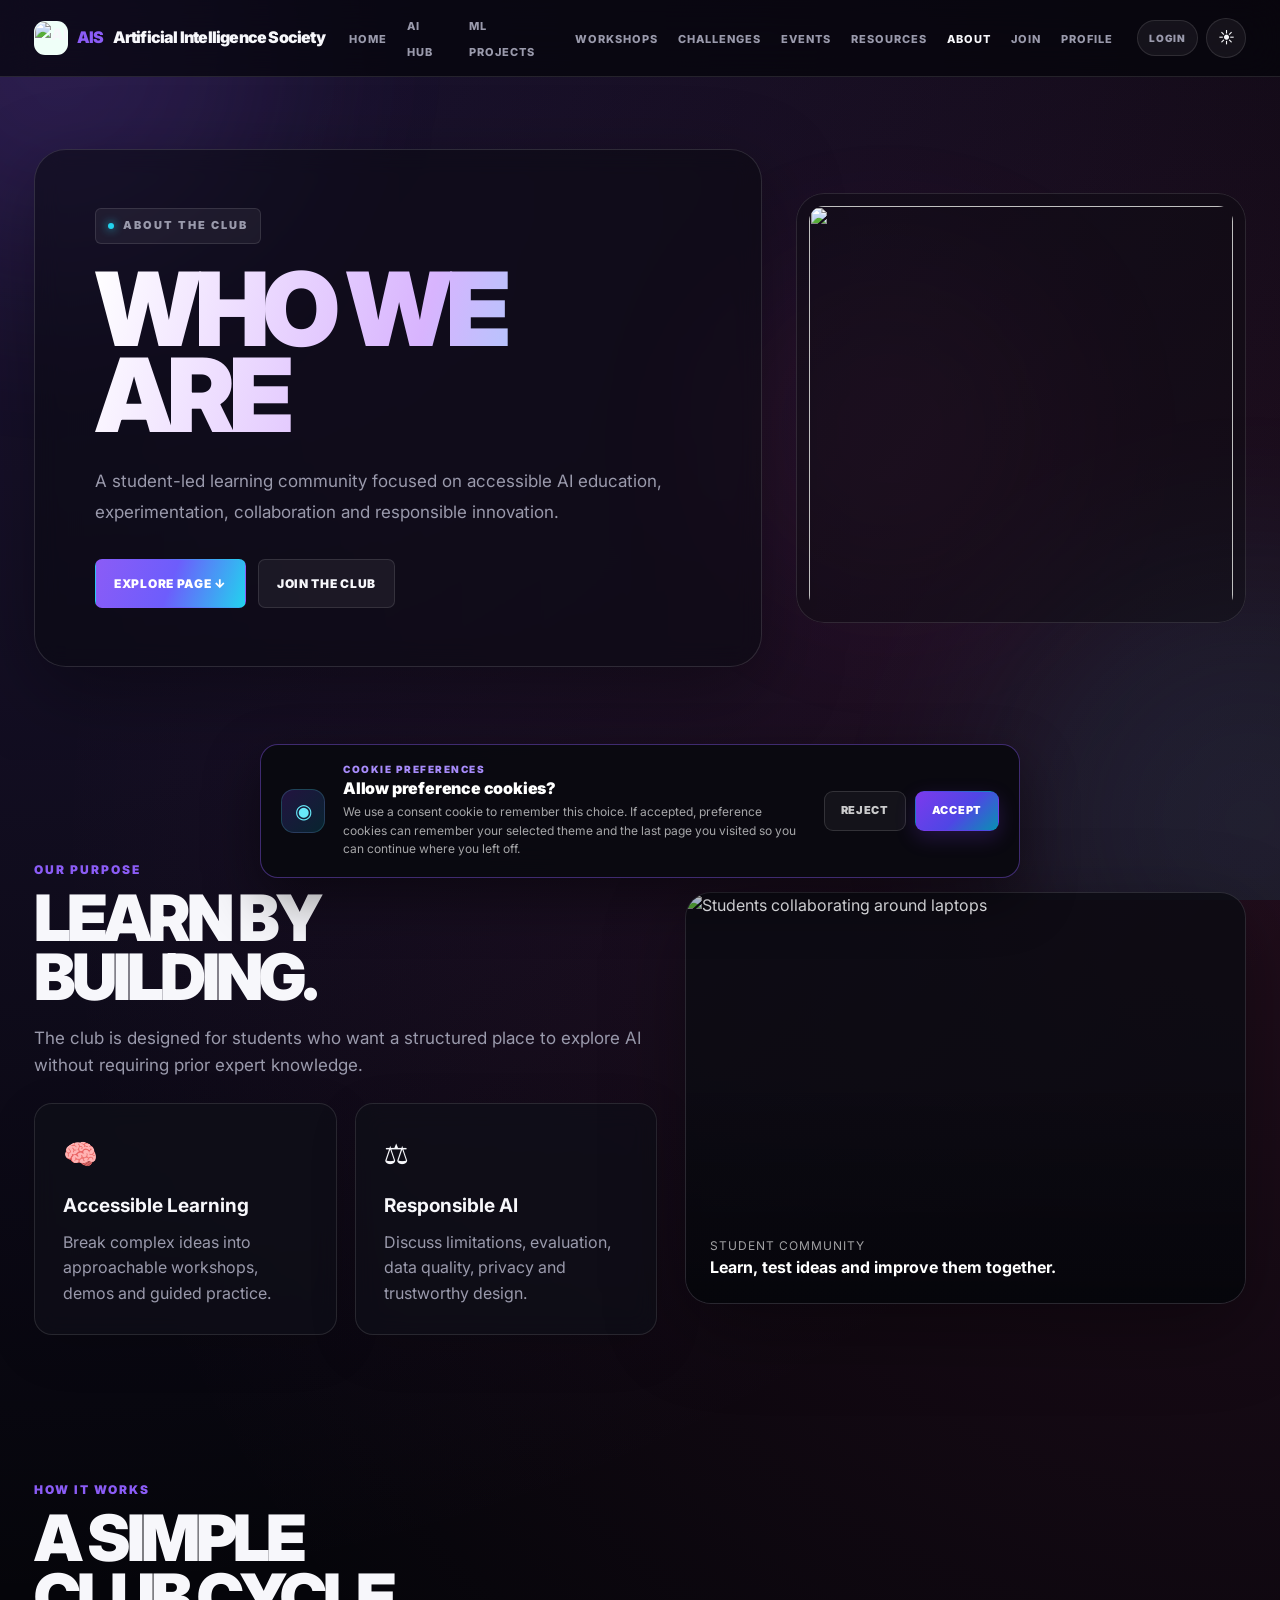
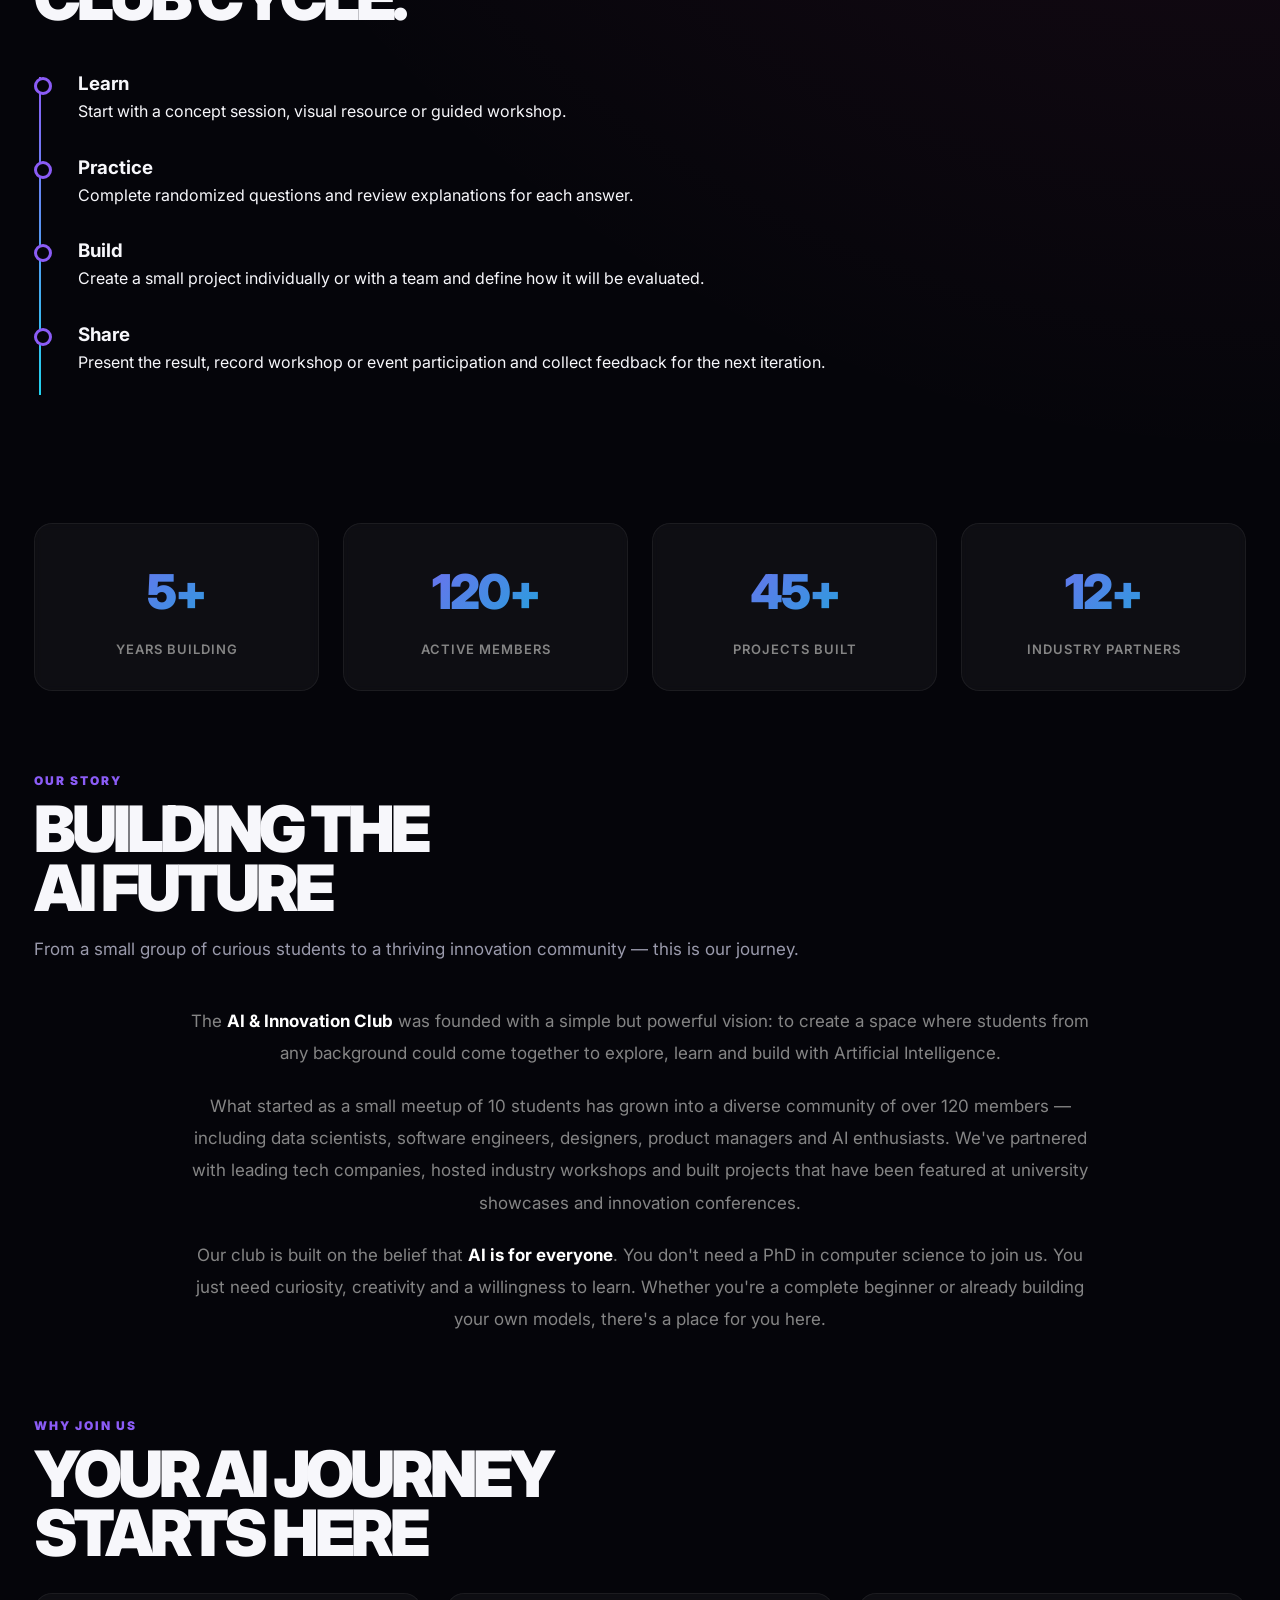
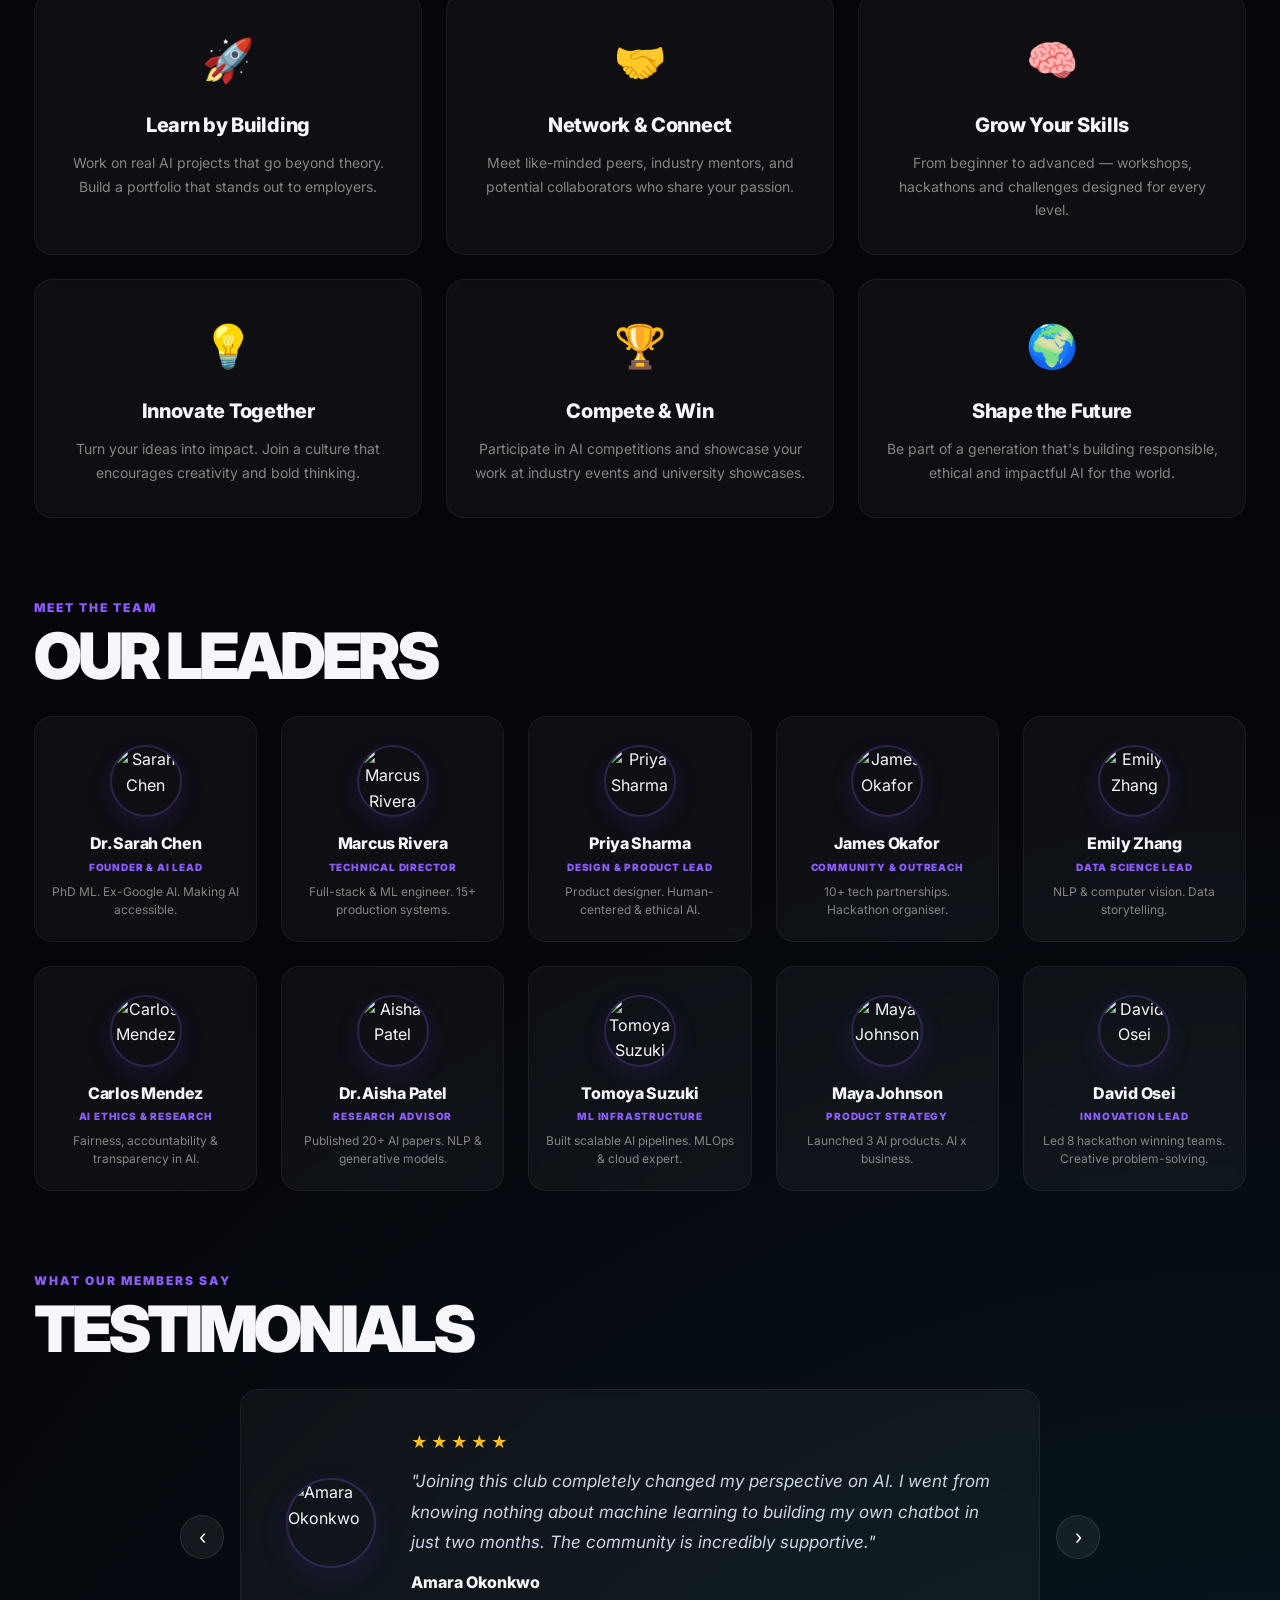
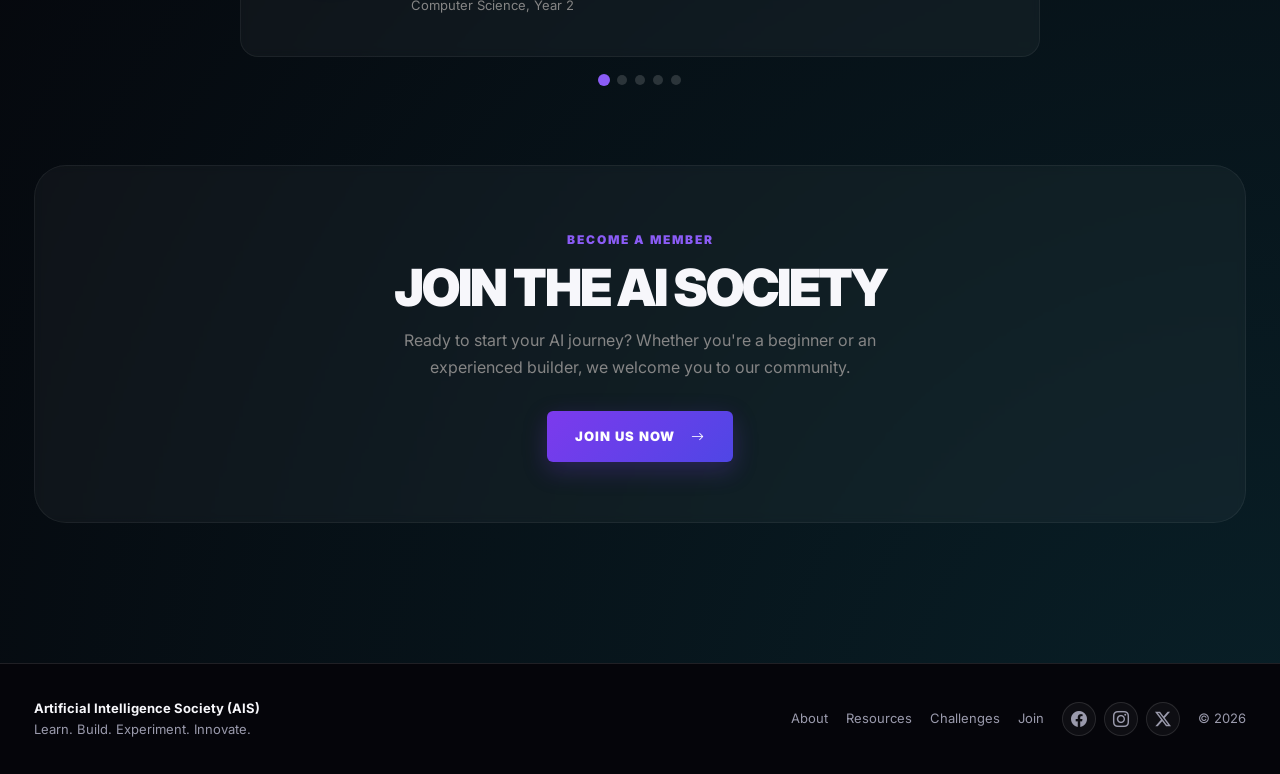
==== about.html @ f1d2583f "Add files via upload" ====
<!DOCTYPE html>
<html lang="en">
<head>
    <meta charset="UTF-8">
    <meta name="viewport" content="width=device-width, initial-scale=1.0">
    <link rel="icon" type="image/png" href="assets/images/ais-favicon.png">
    <title>About | Artificial Intelligence Society (AIS)</title>
    <meta name="description" content="Artificial Intelligence Society (AIS) student front-end website">
    <link rel="preconnect" href="https://fonts.googleapis.com">
    <link rel="preconnect" href="https://fonts.gstatic.com" crossorigin>
    <link href="https://fonts.googleapis.com/css2?family=Inter:wght@400;500;600;700;800;900&amp;display=swap" rel="stylesheet">
    <link rel="stylesheet" href="https://cdn.jsdelivr.net/npm/bootstrap-icons@1.11.3/font/bootstrap-icons.min.css">
    <link rel="stylesheet" href="css/about.css">
    <link rel="stylesheet" href="css/cookie-consent.css">
    <link rel="stylesheet" href="css/site-footer.css">
    <link rel="stylesheet" href="css/mobile.css">
</head>
<body>
    <div class="bg-orbs" aria-hidden="true">
        <span class="orb a"></span>
        <span class="orb b"></span>
        <span class="orb c"></span>
    </div>
    <nav class="navbar">
        <div class="nav-container">
            <a href="index.html" class="logo">
                <img class="logo-mascot" src="assets/images/ais-mascot-icon.png" alt="AIS mascot icon">
                <span>AIS</span> Artificial Intelligence Society
            </a>
            <ul class="nav-links">
                <li><a href="index.html">Home</a></li>
                <li><a href="ai.html">AI Hub</a></li>
                <li><a href="ml-projects.html">ML Projects</a></li>
                <li><a href="workshop.html">Workshops</a></li>
                <li><a href="challenges.html">Challenges</a></li>
                <li><a href="events.html">Events</a></li>
                <li><a href="resources.html">Resources</a></li>
                <li><a href="about.html" class="active">About</a></li>
                <li><a href="join.html">Join</a></li>
                <li><a href="profile.html">Profile</a></li>
            </ul>
            <div class="nav-actions">
                <button class="icon-btn" id="themeToggle" type="button" aria-label="Toggle theme">☀️</button>
                <button class="icon-btn menu-btn" id="menuToggle" type="button" aria-label="Open menu">☰</button>
            </div>
        </div>
    </nav>
    <div class="mobile-menu" id="mobileMenu">
        <a href="index.html">Home</a>
        <a href="ai.html">AI Hub</a>
        <a href="ml-projects.html">ML Projects</a>
        <a href="workshop.html">Workshops</a>
        <a href="challenges.html">Challenges</a>
        <a href="events.html">Events</a>
        <a href="resources.html">Resources</a>
        <a href="about.html">About</a>
        <a href="join.html">Join</a>
        <a href="profile.html">Profile</a>
    </div>

    <header class="hero">
        <video class="hero-video" autoplay muted loop playsinline aria-hidden="true">
            <source src="assets/video/about.mp4" type="video/mp4">
        </video>
        <div class="hero-inner">
            <div class="hero-card">
                <div class="eyebrow">ABOUT THE CLUB</div>
                <h1>WHO WE<br>ARE</h1>
                <p>A student-led learning community focused on accessible AI education, experimentation, collaboration and responsible innovation.</p>
                <div class="hero-actions">
                    <a class="btn btn-primary" href="#content">Explore Page ↓</a>
                    <a class="btn btn-secondary" href="join.html">Join the Club</a>
                </div>
            </div>
            <div class="hero-art" aria-hidden="true">
                <img src="assets/graphics/workshop-collab.svg" alt="">
            </div>
        </div>
    </header>

    <main id="content">
        
        <section class="section">
            <div class="media-split reveal">
                <div>
                    <div class="section-label">OUR PURPOSE</div>
                    <h2>Learn by<br>building.</h2>
                    <p class="lead-copy">The club is designed for students who want a structured place to explore AI without requiring prior expert knowledge.</p>
                    <div class="grid grid-2 about-inline-style-1">
                        <div class="card">
                            <div class="icon">🧠</div>
                            <h3>Accessible Learning</h3>
                            <p>Break complex ideas into approachable workshops, demos and guided practice.</p>
                        </div>
                        <div class="card">
                            <div class="icon">⚖️</div>
                            <h3>Responsible AI</h3>
                            <p>Discuss limitations, evaluation, data quality, privacy and trustworthy design.</p>
                        </div>
                    </div>
                </div>
                <figure class="media-card">
                    <img
                        src="https://images.unsplash.com/photo-1522071820081-009f0129c71c?auto=format&amp;fit=max&amp;w=1400&amp;q=85"
                        data-fallback="assets/graphics/workshop-collab.svg"
                        alt="Students collaborating around laptops"
                    >
                    <figcaption class="media-caption">
                        <div class="mini">STUDENT COMMUNITY</div>
                        <strong>Learn, test ideas and improve them together.</strong>
                    </figcaption>
                </figure>
            </div>
        </section>

        <section class="section compact">
            <div class="section-head reveal">
                <div class="section-label">HOW IT WORKS</div>
                <h2>A simple<br>club cycle.</h2>
            </div>
            <div class="timeline reveal">
                <div class="timeline-item"><h3>Learn</h3><p>Start with a concept session, visual resource or guided workshop.</p></div>
                <div class="timeline-item"><h3>Practice</h3><p>Complete randomized questions and review explanations for each answer.</p></div>
                <div class="timeline-item"><h3>Build</h3><p>Create a small project individually or with a team and define how it will be evaluated.</p></div>
                <div class="timeline-item"><h3>Share</h3><p>Present the result, record workshop or event participation and collect feedback for the next iteration.</p></div>
            </div>
        </section>

        <section class="section about-inline-style-2">
            
            <div class="stats-grid">
                <div class="stat-card"><div class="number">5+</div><div class="label">Years Building</div></div>
                <div class="stat-card"><div class="number">120+</div><div class="label">Active Members</div></div>
                <div class="stat-card"><div class="number">45+</div><div class="label">Projects Built</div></div>
                <div class="stat-card"><div class="number">12+</div><div class="label">Industry Partners</div></div>
            </div>

            <div class="section-head">
                <div class="section-label">OUR STORY</div>
                <h2>BUILDING THE<br>AI FUTURE</h2>
                <p>From a small group of curious students to a thriving innovation community — this is our journey.</p>
            </div>
            <div class="story-text">
                <p>The <strong>AI & Innovation Club</strong> was founded with a simple but powerful vision: to create a space where students from any background could come together to explore, learn and build with Artificial Intelligence.</p>
                <p>What started as a small meetup of 10 students has grown into a diverse community of over 120 members — including data scientists, software engineers, designers, product managers and AI enthusiasts. We've partnered with leading tech companies, hosted industry workshops and built projects that have been featured at university showcases and innovation conferences.</p>
                <p>Our club is built on the belief that <strong>AI is for everyone</strong>. You don't need a PhD in computer science to join us. You just need curiosity, creativity and a willingness to learn. Whether you're a complete beginner or already building your own models, there's a place for you here.</p>
            </div>

            <div class="section-head about-inline-style-3">
                <div class="section-label">WHY JOIN US</div>
                <h2>YOUR AI JOURNEY<br>STARTS HERE</h2>
            </div>
            <div class="why-join-grid">
                <div class="why-join-card"><span class="icon">🚀</span><h4>Learn by Building</h4><p>Work on real AI projects that go beyond theory. Build a portfolio that stands out to employers.</p></div>
                <div class="why-join-card"><span class="icon">🤝</span><h4>Network & Connect</h4><p>Meet like-minded peers, industry mentors, and potential collaborators who share your passion.</p></div>
                <div class="why-join-card"><span class="icon">🧠</span><h4>Grow Your Skills</h4><p>From beginner to advanced — workshops, hackathons and challenges designed for every level.</p></div>
                <div class="why-join-card"><span class="icon">💡</span><h4>Innovate Together</h4><p>Turn your ideas into impact. Join a culture that encourages creativity and bold thinking.</p></div>
                <div class="why-join-card"><span class="icon">🏆</span><h4>Compete & Win</h4><p>Participate in AI competitions and showcase your work at industry events and university showcases.</p></div>
                <div class="why-join-card"><span class="icon">🌍</span><h4>Shape the Future</h4><p>Be part of a generation that's building responsible, ethical and impactful AI for the world.</p></div>
            </div>

            <div class="section-head about-inline-style-4">
                <div class="section-label">MEET THE TEAM</div>
                <h2>OUR LEADERS</h2>
            </div>
            <div class="team-grid">
                <div class="team-card"><div class="team-avatar"><img src="https://randomuser.me/api/portraits/women/79.jpg" alt="Sarah Chen"></div><h4>Dr. Sarah Chen</h4><div class="role">Founder & AI Lead</div><div class="bio">PhD ML. Ex-Google AI. Making AI accessible.</div></div>
                <div class="team-card"><div class="team-avatar"><img src="https://randomuser.me/api/portraits/men/32.jpg" alt="Marcus Rivera"></div><h4>Marcus Rivera</h4><div class="role">Technical Director</div><div class="bio">Full-stack & ML engineer. 15+ production systems.</div></div>
                <div class="team-card"><div class="team-avatar"><img src="https://randomuser.me/api/portraits/women/68.jpg" alt="Priya Sharma"></div><h4>Priya Sharma</h4><div class="role">Design & Product Lead</div><div class="bio">Product designer. Human-centered & ethical AI.</div></div>
                <div class="team-card"><div class="team-avatar"><img src="https://randomuser.me/api/portraits/men/52.jpg" alt="James Okafor"></div><h4>James Okafor</h4><div class="role">Community & Outreach</div><div class="bio">10+ tech partnerships. Hackathon organiser.</div></div>
                <div class="team-card"><div class="team-avatar"><img src="https://randomuser.me/api/portraits/women/44.jpg" alt="Emily Zhang"></div><h4>Emily Zhang</h4><div class="role">Data Science Lead</div><div class="bio">NLP & computer vision. Data storytelling.</div></div>
                <div class="team-card"><div class="team-avatar"><img src="https://randomuser.me/api/portraits/men/86.jpg" alt="Carlos Mendez"></div><h4>Carlos Mendez</h4><div class="role">AI Ethics & Research</div><div class="bio">Fairness, accountability & transparency in AI.</div></div>
                <div class="team-card"><div class="team-avatar"><img src="https://randomuser.me/api/portraits/women/57.jpg" alt="Aisha Patel"></div><h4>Dr. Aisha Patel</h4><div class="role">Research Advisor</div><div class="bio">Published 20+ AI papers. NLP & generative models.</div></div>
                <div class="team-card"><div class="team-avatar"><img src="https://randomuser.me/api/portraits/men/42.jpg" alt="Tomoya Suzuki"></div><h4>Tomoya Suzuki</h4><div class="role">ML Infrastructure</div><div class="bio">Built scalable AI pipelines. MLOps & cloud expert.</div></div>
                <div class="team-card"><div class="team-avatar"><img src="https://randomuser.me/api/portraits/women/23.jpg" alt="Maya Johnson"></div><h4>Maya Johnson</h4><div class="role">Product Strategy</div><div class="bio">Launched 3 AI products. AI x business.</div></div>
                <div class="team-card"><div class="team-avatar"><img src="https://randomuser.me/api/portraits/men/17.jpg" alt="David Osei"></div><h4>David Osei</h4><div class="role">Innovation Lead</div><div class="bio">Led 8 hackathon winning teams. Creative problem-solving.</div></div>
            </div>

            <div class="section-head about-inline-style-5">
                <div class="section-label">WHAT OUR MEMBERS SAY</div>
                <h2>TESTIMONIALS</h2>
            </div>
            <div class="testimonial-wrapper">
                <button class="slider-btn prev" id="prevSlide" aria-label="Previous testimonial">‹</button>
                <button class="slider-btn next" id="nextSlide" aria-label="Next testimonial">›</button>
                <div class="testimonial-slider" id="testimonialSlider">
                    <div class="slide active">
                        <div class="slide-avatar"><img src="https://randomuser.me/api/portraits/women/45.jpg" alt="Amara Okonkwo"></div>
                        <div class="slide-content">
                            <div class="stars">★★★★★</div>
                            <div class="quote">"Joining this club completely changed my perspective on AI. I went from knowing nothing about machine learning to building my own chatbot in just two months. The community is incredibly supportive."</div>
                            <div class="author-name">Amara Okonkwo</div>
                            <div class="author-role">Computer Science, Year 2</div>
                        </div>
                    </div>
                    <div class="slide">
                        <div class="slide-avatar"><img src="https://randomuser.me/api/portraits/men/22.jpg" alt="David Kim"></div>
                        <div class="slide-content">
                            <div class="stars">★★★★★</div>
                            <div class="quote">"The workshops and mentorship I received here helped me land an internship at a top AI startup. The projects we built together gave me real-world experience I could talk about in interviews."</div>
                            <div class="author-name">David Kim</div>
                            <div class="author-role">Data Science, Year 3</div>
                        </div>
                    </div>
                    <div class="slide">
                        <div class="slide-avatar"><img src="https://randomuser.me/api/portraits/women/63.jpg" alt="Sophie Taylor"></div>
                        <div class="slide-content">
                            <div class="stars">★★★★★</div>
                            <div class="quote">"I'm not a CS major, but this club made AI feel approachable. I've learned so much about prompt engineering and creative AI applications. It's truly a space for everyone."</div>
                            <div class="author-name">Sophie Taylor</div>
                            <div class="author-role">Design & Media, Year 2</div>
                        </div>
                    </div>
                    <div class="slide">
                        <div class="slide-avatar"><img src="https://randomuser.me/api/portraits/men/65.jpg" alt="Alex Rivera"></div>
                        <div class="slide-content">
                            <div class="stars">★★★★★</div>
                            <div class="quote">"The hackathons organised by the club pushed me to think creatively and work under pressure. I built my first AI-powered web app here — now I'm building them for a living."</div>
                            <div class="author-name">Alex Rivera</div>
                            <div class="author-role">Software Engineering, Year 4</div>
                        </div>
                    </div>
                    <div class="slide">
                        <div class="slide-avatar"><img src="https://randomuser.me/api/portraits/women/12.jpg" alt="Naomi Chen"></div>
                        <div class="slide-content">
                            <div class="stars">★★★★★</div>
                            <div class="quote">"The AI Ethics discussions opened my eyes to the responsibility we have as builders. This club doesn't just teach you how to build AI — it teaches you how to build it responsibly."</div>
                            <div class="author-name">Dr. Naomi Chen</div>
                            <div class="author-role">AI Ethics Researcher</div>
                        </div>
                    </div>
                </div>
                <div class="slider-dots" id="sliderDots">
                    <span class="active" data-index="0"></span>
                    <span data-index="1"></span>
                    <span data-index="2"></span>
                    <span data-index="3"></span>
                    <span data-index="4"></span>
                </div>
            </div>

            <div class="join-cta">
                <div>
                    <span>BECOME A MEMBER</span>
                    <h2>Join the AI Society</h2>
                    <p>Ready to start your AI journey? Whether you're a beginner or an experienced builder, we welcome you to our community.</p>
                    <a href="join.html">Join Us Now <i class="bi bi-arrow-right"></i></a>
                </div>
            </div>
        </section>
    </main>
    <footer class="footer site-footer">
        <div class="footer-inner">
            <div>
                <strong>Artificial Intelligence Society (AIS)</strong><br>
                <span>Learn. Build. Experiment. Innovate.</span>
            </div>
            <div class="footer-links">
                <a href="about.html">About</a>
                <a href="resources.html">Resources</a>
                <a href="challenges.html">Challenges</a>
                <a href="join.html">Join</a>
                <div class="social-links" aria-label="Social media links">
                    <a class="social-link" href="https://www.facebook.com/profile.php?id=61593624269321" target="_blank" rel="noopener noreferrer" aria-label="Facebook" title="Facebook"><i class="bi bi-facebook" aria-hidden="true"></i></a>
                    <a class="social-link" href="https://www.instagram.com/aiswastaken" target="_blank" rel="noopener noreferrer" aria-label="Instagram" title="Instagram"><i class="bi bi-instagram" aria-hidden="true"></i></a>
                    <a class="social-link" href="https://x.com/aiswastaken" target="_blank" rel="noopener noreferrer" aria-label="X" title="X"><i class="bi bi-twitter-x" aria-hidden="true"></i></a>
                </div>
                <span>© <span data-year></span></span>
            </div>
        </div>
    </footer>
    <script src="js/main.js"></script>
    <script src="js/about.js"></script>
    <script src="js/cookie-consent.js"></script>
    <script src="js/site-footer.js"></script>
</body>
</html>
---- css/about.css ----
:root {
            --bg: #05050a;
            --surface: rgba(15, 15, 24, 0.76);
--surface-soft: rgba(255, 255, 255, 0.055);
            --text: #f7f7fb;
            --muted: #9a9aac;
            --line: rgba(255, 255, 255, 0.11);
            --purple: #8b5cf6;
--cyan: #22d3ee;
            --cyan-light: #67e8f9;
--danger: #fb7185;
--shadow: 0 24px 80px rgba(0, 0, 0, 0.35);
        }

        * {
            box-sizing: border-box;
            margin: 0;
            padding: 0;
        }

        html {
            scroll-behavior: smooth;
        }

        body {
            min-height: 100vh;
            overflow-x: hidden;
            font-family: "Inter", system-ui, -apple-system, BlinkMacSystemFont, "Segoe UI", sans-serif;
            line-height: 1.6;
            color: var(--text);
            background:
                radial-gradient(circle at 0 0, rgba(139, 92, 246, 0.18), transparent 28%),
                radial-gradient(circle at 100% 15%, rgba(236, 72, 153, 0.12), transparent 25%),
                radial-gradient(circle at 100% 100%, rgba(34, 211, 238, 0.13), transparent 30%),
                var(--bg);
            transition: background 0.3s ease, color 0.3s ease;
        }

        body.light-mode {
            --bg: #eef1f6;
            --surface: rgba(255, 255, 255, 0.78);
--surface-soft: rgba(0, 0, 0, 0.04);
            --text: #111827;
            --muted: #5f6774;
            --line: rgba(0, 0, 0, 0.1);
            --shadow: 0 24px 80px rgba(31, 41, 55, 0.12);
        }

        body.light-mode .bg-orbs .orb.a { background: rgba(139, 92, 246, 0.15); }
        body.light-mode .bg-orbs .orb.b { background: rgba(34, 211, 238, 0.12); }
        body.light-mode .bg-orbs .orb.c { background: rgba(236, 72, 153, 0.1); }
        body.light-mode .navbar { background: rgba(238, 241, 246, 0.86); border-bottom: 1px solid rgba(0, 0, 0, 0.08); }
        
        body.light-mode .hero-card { border-color: rgba(0, 0, 0, 0.09); background: rgba(255, 255, 255, 0.7); }
        body.light-mode .hero h1 { background: linear-gradient(105deg, #111827, #7c3aed, #0891b2, #111827); -webkit-background-clip: text; background-clip: text; color: transparent; }
        body.light-mode .btn-secondary { border-color: rgba(0, 0, 0, 0.15); color: #111827; background: rgba(255, 255, 255, 0.5); }
        body.light-mode .btn-secondary:hover { border-color: rgba(34, 211, 238, 0.5); }
        body.light-mode .card { background: var(--surface); border-color: rgba(0, 0, 0, 0.08); }
        body.light-mode .card h3 { color: #111827; }
        body.light-mode .card p { color: #475569; }
        body.light-mode .card .icon { color: #111827; }
        body.light-mode .mini { color: #64748b; }
        body.light-mode .section-label { color: #7c3aed; }
        body.light-mode .section h2 { color: #111827; }
        body.light-mode .section-head p { color: #475569; }
        body.light-mode .lead-copy { color: #475569; }
        
        
        body.light-mode .media-card { border-color: rgba(0, 0, 0, 0.08); background: rgba(255, 255, 255, 0.5); }
        body.light-mode .media-card img { background: rgba(255, 255, 255, 0.45); }
        body.light-mode .media-card::after { background: linear-gradient(180deg, transparent 45%, rgba(0, 0, 0, 0.45)); }
        body.light-mode .media-caption { color: #ffffff; }
        body.light-mode .media-caption .mini { color: rgba(255, 255, 255, 0.7); }
        body.light-mode .media-caption strong { color: #ffffff; }
        body.light-mode .mobile-menu.open { background: rgba(238, 241, 246, 0.98); border-bottom: 1px solid rgba(0, 0, 0, 0.08); }
        body.light-mode .mobile-menu a { color: #475569; }
        body.light-mode .mobile-menu a:hover { color: #111827; }

        body.light-mode .timeline::before { background: linear-gradient(#7c3aed, #0891b2); }
        body.light-mode .timeline-item::before { border-color: #7c3aed; background: #eef1f6; }

        body.light-mode .question { color: #111827; }

        body.light-mode .footer { border-top-color: rgba(0, 0, 0, 0.08); color: #64748b; }
        body.light-mode .footer strong { color: #111827; }
        body.light-mode .footer-links a:hover { color: #111827; }
        body.light-mode .logo-mascot { border-color: rgba(0, 0, 0, 0.08); }
        body.light-mode .icon-btn { border-color: rgba(0, 0, 0, 0.1); color: #111827; background: rgba(0, 0, 0, 0.04); }
        body.light-mode .icon-btn:hover { border-color: rgba(139, 92, 246, 0.5); }
        body.light-mode .nav-links a { color: #64748b; }
        body.light-mode .nav-links a:hover, body.light-mode .nav-links a.active { color: #111827; }
        body.light-mode .member-status { border-color: rgba(0, 0, 0, 0.08); color: #64748b; background: rgba(0, 0, 0, 0.03); }
        body.light-mode .member-status:hover { color: #111827; border-color: rgba(139, 92, 246, 0.5); }
        body.light-mode .hero-art img { background: rgba(255, 255, 255, 0.55); border-color: rgba(0, 0, 0, 0.08); }

        a { color: inherit; text-decoration: none; }
        img, video, iframe { display: block; max-width: 100%; }
        button, input, select, textarea { font: inherit; }
        button { border: 0; }

        .bg-orbs { position: fixed; inset: 0; z-index: -3; overflow: hidden; pointer-events: none; }
        .orb { position: absolute; border-radius: 50%; filter: blur(100px); opacity: 0.45; animation: drift 16s ease-in-out infinite alternate; }
        .orb.a { top: -160px; left: -160px; width: 440px; height: 440px; background: rgba(139, 92, 246, 0.32); }
        .orb.b { right: -230px; bottom: -180px; width: 520px; height: 520px; background: rgba(34, 211, 238, 0.2); animation-delay: -5s; }
        .orb.c { top: 30%; right: 18%; width: 320px; height: 320px; background: rgba(236, 72, 153, 0.16); animation-delay: -9s; }
        @keyframes drift { to { transform: translate3d(45px, 35px, 0) scale(1.08); } }

        .navbar { position: fixed; top: 0; left: 0; z-index: 1000; width: 100%; border-bottom: 1px solid var(--line); background: rgba(5, 5, 10, 0.72); backdrop-filter: blur(18px); -webkit-backdrop-filter: blur(18px); }
        .nav-container { display: flex; align-items: center; gap: 24px; max-width: 1380px; min-height: 76px; margin: auto; padding: 0 34px; }
        .logo { display: inline-flex; align-items: center; gap: 9px; flex: 0 0 auto; font-weight: 900; letter-spacing: -0.8px; white-space: nowrap; }
        .logo span { color: var(--purple); }
        .logo-mascot { width: 34px; height: 34px; flex: 0 0 auto; border: 1px solid var(--line); border-radius: 11px; object-fit: cover; object-position: center; background: #effff8; }
        .nav-links { display: flex; align-items: center; gap: 20px; margin-left: auto; list-style: none; }
        .nav-links a { color: var(--muted); font-size: 11px; font-weight: 800; letter-spacing: 1px; text-transform: uppercase; transition: color 0.2s ease; }
        .nav-links a:hover, .nav-links a.active { color: var(--text); }
        .nav-actions { display: flex; align-items: center; gap: 8px; }
        .member-status { display: inline-flex; align-items: center; min-height: 36px; padding: 0 11px; border: 1px solid var(--line); border-radius: 999px; background: var(--surface-soft); color: var(--muted); font-size: 10px; font-weight: 900; letter-spacing: 0.8px; text-transform: uppercase; transition: 0.2s ease; }
        .member-status:hover { color: var(--text); border-color: rgba(139, 92, 246, 0.55); }
        .icon-btn { display: grid; width: 40px; height: 40px; place-items: center; border: 1px solid var(--line); border-radius: 50%; color: var(--text); background: var(--surface-soft); cursor: pointer; transition: transform 0.2s ease, border-color 0.2s ease; }
        .icon-btn:hover { transform: translateY(-2px); border-color: rgba(139, 92, 246, 0.6); }
        .menu-btn, .mobile-menu { display: none; }

        .hero { position: relative; display: flex; align-items: center; min-height: 760px; overflow: hidden; padding: 125px 34px 70px; isolation: isolate; }
        .hero-video { position: absolute; inset: 0; z-index: -3; width: 100%; height: 100%; object-fit: cover; opacity: 0.72; }
        
        .hero-inner { display: grid; grid-template-columns: minmax(0, 1.05fr) minmax(300px, 0.65fr); align-items: center; gap: 34px; width: 100%; max-width: 1380px; margin: auto; }
        .hero-card { width: min(860px, 100%); padding: 58px 60px; border: 1px solid rgba(255, 255, 255, 0.13); border-radius: 32px; background: rgba(10, 10, 17, 0.56); box-shadow: var(--shadow); backdrop-filter: blur(12px); -webkit-backdrop-filter: blur(12px); animation: heroIn 0.75s ease both; }
        @keyframes heroIn { from { opacity: 0; transform: translateY(24px) scale(0.985); } to { opacity: 1; transform: none; } }
        .eyebrow { display: inline-flex; align-items: center; gap: 9px; margin-bottom: 22px; padding: 8px 12px; border: 1px solid var(--line); border-radius: 6px; color: var(--muted); background: var(--surface-soft); font-size: 11px; font-weight: 900; letter-spacing: 2px; text-transform: uppercase; }
        .eyebrow::before { width: 6px; height: 6px; border-radius: 50%; background: var(--cyan); box-shadow: 0 0 10px var(--cyan); content: ""; animation: pulse 2s ease-in-out infinite; }
        @keyframes pulse { 50% { opacity: 0.35; transform: scale(0.75); } }
        .hero h1 { margin-bottom: 28px; font-size: clamp(56px, 8vw, 108px); font-weight: 900; line-height: 0.84; letter-spacing: -6px; text-transform: uppercase; background: linear-gradient(105deg, #ffffff 0%, #d8b4fe 25%, #67e8f9 48%, #ffffff 68%, #a78bfa 100%); background-size: 220% 100%; -webkit-background-clip: text; background-clip: text; color: transparent; animation: flow 10s ease-in-out infinite; }
        @keyframes flow { 50% { background-position: 100% 50%; } }
        .hero p { max-width: 650px; margin-bottom: 30px; color: var(--muted); font-size: 17px; line-height: 1.85; }
        .hero-actions { display: flex; flex-wrap: wrap; gap: 12px; }
        .hero-art { position: relative; min-height: 430px; overflow: hidden; border-radius: 28px; background: rgba(255, 255, 255, 0.025); animation: floatArt 6s ease-in-out infinite; }
        @keyframes floatArt { 50% { transform: translateY(-10px) rotate(0.4deg); } }
        .hero-art img { width: 100%; height: 430px; padding: 12px; object-fit: contain; object-position: center; border: 1px solid var(--line); border-radius: 28px; background: rgba(5, 5, 10, 0.42); box-shadow: var(--shadow); transition: transform 0.28s ease; }
        .hero-art:hover img { transform: scale(1.035); }

        .btn { display: inline-flex; align-items: center; justify-content: center; gap: 10px; padding: 14px 18px; border: 1px solid transparent; border-radius: 7px; font-size: 12px; font-weight: 900; letter-spacing: 0.7px; text-transform: uppercase; cursor: pointer; transition: transform 0.22s ease, box-shadow 0.22s ease, border-color 0.22s ease; }
        .btn-primary { color: #ffffff; background: linear-gradient(110deg, var(--purple), #6d5dfc, var(--cyan)); }
        .btn-primary:hover { transform: translateY(-3px); box-shadow: 0 14px 32px rgba(139, 92, 246, 0.22); }
        .btn-secondary { border-color: var(--line); color: var(--text); background: var(--surface-soft); }
        .btn-secondary:hover { transform: translateY(-2px); border-color: rgba(34, 211, 238, 0.55); }
        

        .section { position: relative; max-width: 1380px; margin: auto; padding: 100px 34px; }
        .section.compact { padding-top: 45px; }
        .section-head { max-width: 800px; margin-bottom: 42px; }
        .section-label { margin-bottom: 10px; color: var(--purple); font-size: 12px; font-weight: 900; letter-spacing: 2px; text-transform: uppercase; }
        .section h2 { margin-bottom: 18px; font-size: clamp(42px, 5vw, 72px); font-weight: 900; line-height: 0.92; letter-spacing: -4px; text-transform: uppercase; }
        .section-head p, .lead-copy { color: var(--muted); font-size: 17px; }
        .grid { display: grid; gap: 18px; }
        .grid-2 { grid-template-columns: repeat(2, minmax(0, 1fr)); }
        
        
        .card { position: relative; overflow: hidden; padding: 28px; border: 1px solid var(--line); border-radius: 18px; background: var(--surface); box-shadow: 0 14px 50px rgba(0, 0, 0, 0.12); backdrop-filter: blur(12px); -webkit-backdrop-filter: blur(12px); transition: transform 0.25s ease, border-color 0.25s ease, box-shadow 0.25s ease; }
        .card:hover { transform: translateY(-6px); border-color: rgba(139, 92, 246, 0.4); box-shadow: 0 22px 60px rgba(0, 0, 0, 0.18); }
        .card .icon { margin-bottom: 14px; font-size: 28px; }
        .card h3 { margin-bottom: 8px; font-size: 19px; }
        .card p { color: var(--muted); }
        .mini { color: var(--muted); font-size: 12px; letter-spacing: 1px; text-transform: uppercase; }

        .reveal { opacity: 0; transform: translateY(26px); transition: opacity 0.65s ease, transform 0.65s ease; }
        .reveal.visible { opacity: 1; transform: none; }

        .progress { height: 8px; overflow: hidden; border-radius: 999px; background: var(--surface-soft); }
        .progress > span { display: block; width: 0; height: 100%; border-radius: inherit; background: linear-gradient(90deg, var(--purple), var(--cyan)); transition: width 0.5s ease; }
        .media-split { display: grid; grid-template-columns: minmax(0, 1fr) minmax(320px, 0.9fr); align-items: center; gap: 28px; }
        .media-card { position: relative; overflow: hidden; min-height: 410px; border: 1px solid var(--line); border-radius: 26px; background: var(--surface); box-shadow: var(--shadow); display: grid; place-items: center; }
        .media-card img { width: 100%; height: 410px; min-height: 0; object-fit: contain; object-position: center; background: rgba(5, 5, 10, 0.28); transition: transform 0.28s ease; }
        .media-card:hover img { transform: scale(1.035); }
        .media-card::after { position: absolute; inset: 0; background: linear-gradient(180deg, transparent 45%, rgba(5, 5, 10, 0.82)); content: ""; pointer-events: none; }
        .media-caption { position: absolute; right: 24px; bottom: 22px; left: 24px; z-index: 2; color: #ffffff; }
        .media-caption .mini { color: rgba(255, 255, 255, 0.62); }
        .timeline { position: relative; padding-left: 22px; }
        .timeline::before { position: absolute; top: 8px; bottom: 8px; left: 5px; width: 2px; background: linear-gradient(var(--purple), var(--cyan)); content: ""; }
        .timeline-item { position: relative; padding: 0 0 28px 22px; }
        .timeline-item::before { position: absolute; top: 8px; left: -22px; width: 12px; height: 12px; border: 3px solid var(--purple); border-radius: 50%; background: var(--bg); content: ""; }
        .footer { padding: 34px; border-top: 1px solid var(--line); color: var(--muted); font-size: 13px; }
        .footer-inner { display: flex; align-items: center; justify-content: space-between; gap: 20px; max-width: 1380px; margin: auto; }
        .footer-links { display: flex; flex-wrap: wrap; gap: 18px; }
        .footer-links a:hover { color: var(--text); }

        .footer-links .social-links { display: inline-flex; align-items: center; gap: 8px; }
        .footer-links .social-link { width: 34px; height: 34px; display: inline-flex; align-items: center; justify-content: center; border-radius: 50%; border: 1px solid var(--line); background: rgba(255,255,255,.04); color: var(--muted); font-size: 16px; transition: transform .2s ease, color .2s ease, border-color .2s ease, background .2s ease; }
        .footer-links .social-link:hover { transform: translateY(-2px); color: var(--text); border-color: rgba(139,92,246,.45); background: rgba(139,92,246,.10); }
        body.light-mode .footer-links .social-link { background: rgba(255,255,255,.72); border-color: rgba(15,23,42,.12); color: #64748b; }
        body.light-mode .footer-links .social-link:hover { color: #111827; border-color: rgba(124,58,237,.35); background: rgba(124,58,237,.08); }

        .stats-grid { display: grid; grid-template-columns: repeat(4, 1fr); gap: 24px; margin-bottom: 80px; }
        .stat-card { padding: 30px 20px; border-radius: 18px; text-align: center; background: rgba(255, 255, 255, 0.04); border: 1px solid rgba(255, 255, 255, 0.06); transition: transform .35s ease, border-color .35s, background .35s; backdrop-filter: blur(4px); }
        .stat-card:hover { transform: translateY(-5px); border-color: rgba(167, 139, 250, 0.30); background: rgba(255, 255, 255, 0.06); box-shadow: 0 12px 40px rgba(124, 58, 237, 0.05); }
        body.light-mode .stat-card { background: rgba(255, 255, 255, 0.65); border-color: rgba(0, 0, 0, 0.05); box-shadow: 0 4px 20px rgba(0, 0, 0, 0.02); }
        body.light-mode .stat-card:hover { background: rgba(255, 255, 255, 0.80); border-color: rgba(124, 58, 237, 0.20); box-shadow: 0 8px 30px rgba(124, 58, 237, 0.05); }
        .stat-card .number { font-size: 48px; font-weight: 900; letter-spacing: -2px; background: linear-gradient(135deg, #8b5cf6, #06b6d4); -webkit-background-clip: text; background-clip: text; -webkit-text-fill-color: transparent; }
        .stat-card .label { margin-top: 8px; color: #858585; font-size: 13px; font-weight: 600; text-transform: uppercase; letter-spacing: 1px; }
        body.light-mode .stat-card .label { color: #5a6473; }
        .story-text { max-width: 900px; margin: 0 auto 80px; text-align: center; }
        .story-text p { color: #858585; font-size: 17px; line-height: 1.9; margin-bottom: 20px; }
        body.light-mode .story-text p { color: #5a6473; }
        .story-text strong { color: #ffffff; }
        body.light-mode .story-text strong { color: #1a1a1a; }
        .why-join-grid { display: grid; grid-template-columns: repeat(3, 1fr); gap: 24px; margin-bottom: 80px; }
        .why-join-card { padding: 32px 26px; border-radius: 18px; background: rgba(255, 255, 255, 0.04); border: 1px solid rgba(255, 255, 255, 0.06); text-align: center; transition: transform .35s ease, border-color .35s, box-shadow .35s, background .35s; backdrop-filter: blur(4px); }
        .why-join-card:hover { transform: translateY(-7px); border-color: rgba(167, 139, 250, 0.30); box-shadow: 0 20px 50px rgba(0, 0, 0, 0.12); background: rgba(255, 255, 255, 0.06); }
        body.light-mode .why-join-card { background: rgba(255, 255, 255, 0.65); border-color: rgba(0, 0, 0, 0.05); box-shadow: 0 4px 20px rgba(0, 0, 0, 0.02); }
        body.light-mode .why-join-card:hover { background: rgba(255, 255, 255, 0.80); border-color: rgba(124, 58, 237, 0.20); box-shadow: 0 8px 30px rgba(124, 58, 237, 0.05); }
        .why-join-card .icon { font-size: 42px; margin-bottom: 16px; display: block; }
        .why-join-card h4 { font-size: 20px; font-weight: 800; letter-spacing: -.3px; margin-bottom: 10px; }
        .why-join-card p { color: #858585; font-size: 14px; line-height: 1.7; }
        body.light-mode .why-join-card p { color: #5a6473; }
        .team-grid { display: grid; grid-template-columns: repeat(auto-fit, minmax(200px, 1fr)); gap: 24px; margin-top: 20px; margin-bottom: 80px; }
        .team-card { border-radius: 18px; overflow: hidden; background: rgba(255, 255, 255, 0.04); border: 1px solid rgba(255, 255, 255, 0.06); text-align: center; padding: 28px 16px 22px; transition: transform .35s ease, border-color .35s, box-shadow .35s, background .35s; backdrop-filter: blur(4px); }
        .team-card:hover { transform: translateY(-7px); border-color: rgba(167, 139, 250, 0.30); box-shadow: 0 20px 50px rgba(0, 0, 0, 0.12); background: rgba(255, 255, 255, 0.06); }
        body.light-mode .team-card { background: rgba(255, 255, 255, 0.65); border-color: rgba(0, 0, 0, 0.05); box-shadow: 0 4px 20px rgba(0, 0, 0, 0.02); }
        body.light-mode .team-card:hover { background: rgba(255, 255, 255, 0.80); border-color: rgba(124, 58, 237, 0.20); box-shadow: 0 8px 30px rgba(124, 58, 237, 0.05); }
        .team-avatar { width: 72px; height: 72px; border-radius: 50%; margin: 0 auto 14px; overflow: hidden; border: 2px solid rgba(139, 92, 246, 0.25); box-shadow: 0 8px 25px rgba(124, 58, 237, 0.12); transition: border-color .3s; }
        .team-card:hover .team-avatar { border-color: rgba(139, 92, 246, 0.45); }
        .team-avatar img { width: 100%; height: 100%; object-fit: cover; display: block; }
        .team-card h4 { font-size: 16px; font-weight: 800; letter-spacing: -.3px; margin-bottom: 2px; }
        .team-card .role { color: #8b5cf6; font-size: 10px; font-weight: 900; text-transform: uppercase; letter-spacing: .8px; }
        .team-card .bio { color: #858585; font-size: 12px; margin-top: 8px; line-height: 1.5; }
        body.light-mode .team-card .bio { color: #5a6473; }
        .testimonial-wrapper { position: relative; max-width: 900px; margin: 0 auto 80px; padding: 0 50px; }
        .testimonial-slider { overflow: hidden; border-radius: 18px; background: rgba(255, 255, 255, 0.04); border: 1px solid rgba(255, 255, 255, 0.06); min-height: 200px; display: flex; align-items: center; padding: 40px 45px; transition: border-color .35s, background .35s; backdrop-filter: blur(4px); }
        body.light-mode .testimonial-slider { background: rgba(255, 255, 255, 0.65); border-color: rgba(0, 0, 0, 0.05); box-shadow: 0 4px 20px rgba(0, 0, 0, 0.02); }
        .testimonial-slider .slide { display: none; width: 100%; align-items: center; gap: 35px; animation: fadeIn .4s ease; }
        .testimonial-slider .slide.active { display: flex; }
        @keyframes fadeIn { from { opacity: 0; transform: translateX(20px); } to { opacity: 1; transform: translateX(0); } }
        .testimonial-slider .slide-avatar { flex-shrink: 0; width: 90px; height: 90px; border-radius: 50%; overflow: hidden; border: 2px solid rgba(139, 92, 246, 0.25); box-shadow: 0 10px 30px rgba(124, 58, 237, 0.12); }
        .testimonial-slider .slide-avatar img { width: 100%; height: 100%; object-fit: cover; display: block; }
        .testimonial-slider .slide-content { flex: 1; }
        .testimonial-slider .slide-content .stars { color: #fbbf24; font-size: 16px; letter-spacing: 3px; margin-bottom: 10px; }
        .testimonial-slider .slide-content .quote { font-size: 17px; line-height: 1.8; color: #cbd5e1; font-style: italic; margin-bottom: 12px; }
        body.light-mode .testimonial-slider .slide-content .quote { color: #3d4655; }
        .testimonial-slider .slide-content .author-name { font-size: 16px; font-weight: 800; }
        .testimonial-slider .slide-content .author-role { font-size: 13px; color: #858585; }
        body.light-mode .testimonial-slider .slide-content .author-role { color: #5a6473; }
        .slider-btn { position: absolute; top: 50%; transform: translateY(-50%); width: 44px; height: 44px; border-radius: 50%; background: rgba(255, 255, 255, 0.06); border: 1px solid rgba(255, 255, 255, 0.10); color: #ffffff; font-size: 20px; display: flex; align-items: center; justify-content: center; transition: background .2s, transform .2s, border-color .2s; cursor: pointer; z-index: 5; }
        .slider-btn:hover { background: rgba(139, 92, 246, 0.18); border-color: rgba(139, 92, 246, 0.35); transform: translateY(-50%) scale(1.05); }
        .slider-btn.prev { left: -10px; }
        .slider-btn.next { right: -10px; }
        body.light-mode .slider-btn { background: rgba(0, 0, 0, 0.05); border-color: rgba(0, 0, 0, 0.08); color: #1a1a1a; }
        body.light-mode .slider-btn:hover { background: rgba(124, 58, 237, 0.10); border-color: rgba(124, 58, 237, 0.20); }
        .slider-dots { display: flex; justify-content: center; gap: 8px; margin-top: 18px; }
        .slider-dots span { width: 10px; height: 10px; border-radius: 50%; background: rgba(255, 255, 255, 0.15); cursor: pointer; transition: background .3s, transform .3s; }
        .slider-dots span.active { background: #8b5cf6; transform: scale(1.2); }
        body.light-mode .slider-dots span { background: rgba(0, 0, 0, 0.10); }
        body.light-mode .slider-dots span.active { background: #8b5cf6; }
        .join-cta { max-width: 1380px; margin: 0 auto 40px; padding: 60px 35px; background: rgba(255, 255, 255, 0.04); border-radius: 32px; text-align: center; border: 1px solid rgba(255, 255, 255, 0.06); min-height: 260px; display: flex; align-items: center; justify-content: center; transition: background .35s, border-color .35s; backdrop-filter: blur(4px); }
        .join-cta:hover { border-color: rgba(167, 139, 250, 0.18); background: rgba(255, 255, 255, 0.06); }
        .join-cta>div { width: 100%; }
        .join-cta span { color: #8b5cf6; font-size: 12px; font-weight: 900; letter-spacing: 2px; text-transform: uppercase; }
        .join-cta h2 { font-size: clamp(36px, 4vw, 56px); font-weight: 900; letter-spacing: -2px; margin: 12px 0 16px; }
        .join-cta p { max-width: 560px; margin: 0 auto 30px; color: #858585; font-size: 16px; line-height: 1.7; }
        body.light-mode .join-cta { background: rgba(255, 255, 255, 0.65); border-color: rgba(0, 0, 0, 0.05); box-shadow: 0 4px 20px rgba(0, 0, 0, 0.02); }
        body.light-mode .join-cta:hover { border-color: rgba(124, 58, 237, 0.15); background: rgba(255, 255, 255, 0.80); }
        body.light-mode .join-cta p { color: #5a6473; }
        .join-cta a { display: inline-flex; align-items: center; gap: 16px; padding: 15px 28px; border-radius: 6px; background: linear-gradient(135deg, #7c3aed, #4f46e5); color: white; font-weight: 900; font-size: 13px; letter-spacing: 1px; text-transform: uppercase; transition: transform .2s, box-shadow .2s; box-shadow: 0 8px 25px rgba(124, 58, 237, 0.25); }
        .join-cta a:hover { transform: translateY(-4px); box-shadow: 0 14px 35px rgba(124, 58, 237, 0.35); }

        @media (max-width: 1180px) { .hero-inner { grid-template-columns: 1fr; } .hero-art { display: none; } }
        @media (max-width: 1050px) { .nav-links { display: none; } .menu-btn { display: grid; } .mobile-menu.open { position: fixed; top: 76px; right: 0; left: 0; z-index: 999; display: block; padding: 20px 34px; border-bottom: 1px solid var(--line); background: rgba(5, 5, 10, 0.97); backdrop-filter: blur(18px); } .mobile-menu a { display: block; padding: 12px 0; color: var(--muted); font-weight: 800; }  .media-split{ grid-template-columns: 1fr; }  .hero { min-height: 650px; } .hero-card { padding: 45px; } .hero h1 { letter-spacing: -4px; } .stats-grid { grid-template-columns: repeat(2, 1fr); gap: 16px; } .stat-card .number { font-size: 36px; } .why-join-grid { grid-template-columns: 1fr 1fr; } .team-grid { grid-template-columns: repeat(2, 1fr); } .testimonial-wrapper { padding: 0 30px; } .testimonial-slider { padding: 30px 25px; min-height: 220px; } .testimonial-slider .slide { flex-direction: column; text-align: center; gap: 18px; } .testimonial-slider .slide-avatar { width: 70px; height: 70px; } .testimonial-slider .slide-content .quote { font-size: 15px; } .slider-btn { width: 34px; height: 34px; font-size: 14px; } .slider-btn.prev { left: -5px; } .slider-btn.next { right: -5px; } }
        @media (max-width: 700px) { .nav-container, .hero, .section { padding-right: 20px; padding-left: 20px; } .nav-container { gap: 10px; } .logo { max-width: 190px; white-space: normal; line-height: 1.05; font-size: 15px; } .logo-mascot { width: 30px; height: 30px; } .member-status { display: none; } .hero { padding-top: 110px; } .hero-card { padding: 32px 24px; border-radius: 22px; } .hero h1 { font-size: clamp(50px, 17vw, 78px); letter-spacing: -3px; } .section { padding-top: 72px; padding-bottom: 72px; } .section h2 { letter-spacing: -2.5px; } .grid-2{ grid-template-columns: 1fr; } .footer-inner { align-items: flex-start; flex-direction: column; }  .hero-actions .btn { width: 100%; } .stats-grid { grid-template-columns: 1fr 1fr; } .why-join-grid { grid-template-columns: 1fr 1fr; } .join-cta { padding: 40px 20px; min-height: 220px; } }
        @media (max-width: 480px) { .nav-links { gap: 10px; } .nav-links a { font-size: 9px; }   .team-grid { grid-template-columns: 1fr 1fr; } .testimonial-wrapper { padding: 0 10px; } .testimonial-slider { padding: 20px 15px; } .why-join-grid { grid-template-columns: 1fr; } }

        @media (prefers-reduced-motion: reduce) { * { animation: none !important; transition: none !important; } .reveal { opacity: 1; transform: none; } }

body .about-inline-style-1 {
    margin-top: 24px;
}
body .about-inline-style-2 {
    padding-top: 20px;
}
body .about-inline-style-3 {
    margin-bottom:30px;
}
body .about-inline-style-4 {
    margin-bottom:30px;
}
body .about-inline-style-5 {
    margin-bottom:30px;
}
---- css/cookie-consent.css ----
.aiic-cookie-banner {
    position: fixed;
    left: 50%;
    bottom: 22px;
    z-index: 10000;
    width: min(760px, calc(100% - 32px));
    transform: translate(-50%, 24px);
    opacity: 0;
    visibility: hidden;
    pointer-events: none;
    display: grid;
    grid-template-columns: auto 1fr auto;
    align-items: center;
    gap: 18px;
    padding: 18px 20px;
    border: 1px solid rgba(139, 92, 246, 0.42);
    border-radius: 18px;
    background: rgba(10, 10, 16, 0.96);
    color: #ffffff;
    box-shadow: 0 20px 55px rgba(0, 0, 0, 0.45);
    backdrop-filter: blur(16px);
    -webkit-backdrop-filter: blur(16px);
    transition: opacity 0.25s ease, transform 0.25s ease, visibility 0.25s ease;
    font-family: "Inter", Arial, sans-serif;
}

.aiic-cookie-banner.show {
    transform: translate(-50%, 0);
    opacity: 1;
    visibility: visible;
    pointer-events: auto;
}

.aiic-cookie-icon {
    width: 44px;
    height: 44px;
    border-radius: 13px;
    display: grid;
    place-items: center;
    flex: 0 0 auto;
    font-size: 20px;
    color: #67e8f9;
    background: linear-gradient(135deg, rgba(124, 58, 237, 0.22), rgba(6, 182, 212, 0.16));
    border: 1px solid rgba(103, 232, 249, 0.18);
}

.aiic-cookie-content {
    min-width: 0;
}

.aiic-cookie-label {
    display: block;
    margin-bottom: 3px;
    color: #a78bfa;
    font-size: 10px;
    line-height: 1.2;
    font-weight: 900;
    letter-spacing: 1.5px;
    text-transform: uppercase;
}

.aiic-cookie-content h2 {
    margin: 0 0 5px;
    color: #ffffff;
    font-size: 16px;
    line-height: 1.25;
    font-weight: 900;
    letter-spacing: -0.2px;
}

.aiic-cookie-content p {
    margin: 0;
    color: rgba(255, 255, 255, 0.64);
    font-size: 12px;
    line-height: 1.55;
}

.aiic-cookie-actions {
    display: flex;
    gap: 9px;
    flex-wrap: nowrap;
}

.aiic-cookie-btn {
    min-height: 40px;
    padding: 0 16px;
    border: 1px solid rgba(255, 255, 255, 0.13);
    border-radius: 9px;
    cursor: pointer;
    font: inherit;
    font-size: 11px;
    font-weight: 900;
    letter-spacing: 0.7px;
    text-transform: uppercase;
    transition: transform 0.2s ease, border-color 0.2s ease, background 0.2s ease;
}

.aiic-cookie-btn:hover {
    transform: translateY(-2px);
}

.aiic-cookie-reject {
    color: rgba(255, 255, 255, 0.78);
    background: rgba(255, 255, 255, 0.045);
}

.aiic-cookie-reject:hover {
    border-color: rgba(255, 255, 255, 0.28);
    background: rgba(255, 255, 255, 0.08);
}

.aiic-cookie-accept {
    color: #ffffff;
    border-color: transparent;
    background: linear-gradient(135deg, #7c3aed, #4f46e5 55%, #0891b2);
    box-shadow: 0 7px 20px rgba(124, 58, 237, 0.22);
}

.aiic-cookie-accept:hover {
    box-shadow: 0 10px 26px rgba(124, 58, 237, 0.32);
}

body.light-mode .aiic-cookie-banner {
    color: #111827;
    background: rgba(255, 255, 255, 0.97);
    border-color: rgba(124, 58, 237, 0.24);
    box-shadow: 0 20px 55px rgba(15, 23, 42, 0.18);
}

body.light-mode .aiic-cookie-content h2 {
    color: #111827;
}

body.light-mode .aiic-cookie-content p {
    color: #5b6472;
}

body.light-mode .aiic-cookie-reject {
    color: #374151;
    background: rgba(17, 24, 39, 0.04);
    border-color: rgba(17, 24, 39, 0.12);
}

@media (max-width: 680px) {
    .aiic-cookie-banner {
        grid-template-columns: auto 1fr;
        gap: 13px;
        bottom: 12px;
        width: calc(100% - 24px);
        padding: 15px;
    }

    .aiic-cookie-actions {
        grid-column: 1 / -1;
        width: 100%;
    }

    .aiic-cookie-btn {
        flex: 1;
    }
}

@media (prefers-reduced-motion: reduce) {
    .aiic-cookie-banner,
    .aiic-cookie-btn {
        transition: none;
    }
}
---- css/site-footer.css ----
.footer.site-footer {
    width: 100%;
    margin: 0;
    padding: 34px;
    border-top: 1px solid rgba(255, 255, 255, 0.11);
    background: #05050a;
    color: #9a9aac;
    font-family: "Inter", system-ui, -apple-system, BlinkMacSystemFont, "Segoe UI", sans-serif;
    font-size: 13px;
    line-height: 1.6;
    text-align: left;
}

.footer.site-footer::before,
.footer.site-footer::after {
    content: none !important;
    display: none !important;
}

.footer.site-footer .footer-inner {
    display: flex;
    align-items: center;
    justify-content: space-between;
    gap: 20px;
    width: 100%;
    max-width: 1380px;
    margin: 0 auto;
    padding: 0;
}

.footer.site-footer .footer-inner > div:first-child {
    margin: 0;
    padding: 0;
}

.footer.site-footer strong {
    color: #f7f7fb;
    font-weight: 700;
}

.footer.site-footer span,
.footer.site-footer p {
    margin: 0;
    color: #9a9aac;
    font-size: 13px;
    line-height: 1.6;
}

.footer.site-footer .footer-links {
    display: flex;
    flex-wrap: wrap;
    align-items: center;
    justify-content: flex-end;
    gap: 18px;
    margin: 0;
    padding: 0;
}

.footer.site-footer .footer-links > a {
    color: #9a9aac;
    text-decoration: none;
    font-size: 13px;
    font-weight: 400;
    letter-spacing: normal;
    text-transform: none;
}

.footer.site-footer .footer-links > a:hover {
    color: #f7f7fb;
}

.footer.site-footer .social-links {
    display: inline-flex;
    align-items: center;
    gap: 8px;
    margin: 0;
}

.footer.site-footer .social-link {
    width: 34px;
    height: 34px;
    display: inline-flex;
    align-items: center;
    justify-content: center;
    flex: 0 0 34px;
    margin: 0;
    padding: 0;
    border: 1px solid rgba(255, 255, 255, 0.11);
    border-radius: 50%;
    background: rgba(255, 255, 255, 0.04);
    color: #9a9aac;
    font-size: 16px;
    line-height: 1;
    text-decoration: none;
    transition: transform .2s ease, color .2s ease, border-color .2s ease, background .2s ease;
}

.footer.site-footer .social-link:hover {
    transform: translateY(-2px);
    color: #f7f7fb;
    border-color: rgba(139, 92, 246, 0.45);
    background: rgba(139, 92, 246, 0.10);
}

body.light-mode .footer.site-footer {
    border-top-color: rgba(0, 0, 0, 0.08);
    background: #eef1f6;
    color: #64748b;
}

body.light-mode .footer.site-footer strong {
    color: #111827;
}

body.light-mode .footer.site-footer span,
body.light-mode .footer.site-footer p,
body.light-mode .footer.site-footer .footer-links > a {
    color: #64748b;
}

body.light-mode .footer.site-footer .footer-links > a:hover {
    color: #111827;
}

body.light-mode .footer.site-footer .social-link {
    border-color: rgba(15, 23, 42, 0.12);
    background: rgba(255, 255, 255, 0.72);
    color: #64748b;
}

body.light-mode .footer.site-footer .social-link:hover {
    color: #111827;
    border-color: rgba(124, 58, 237, 0.35);
    background: rgba(124, 58, 237, 0.08);
}

@media (max-width: 760px) {
    .footer.site-footer {
        padding: 28px 24px;
    }

    .footer.site-footer .footer-inner {
        flex-direction: column;
        align-items: flex-start;
    }

    .footer.site-footer .footer-links {
        justify-content: flex-start;
    }
}
---- css/mobile.css ----
@media (max-width: 1050px) {
    .nav-container {
        position: relative;
        justify-content: space-between;
    }

    .nav-actions {
        flex: 0 0 auto;
        margin-left: auto;
    }

    .menu-btn {
        display: grid;
    }

    .mobile-menu.open {
        position: fixed !important;
        top: 76px !important;
        right: clamp(10px, 2.5vw, 24px) !important;
        left: auto !important;
        bottom: auto !important;
        z-index: 1200 !important;
        display: block !important;
        width: min(300px, calc(100vw - 24px)) !important;
        max-width: calc(100vw - 24px) !important;
        max-height: calc(100dvh - 92px);
        margin: 0 !important;
        padding: 10px !important;
        overflow-y: auto;
        border: 1px solid var(--line, rgba(255, 255, 255, 0.1)) !important;
        border-radius: 16px;
        background: rgba(5, 5, 10, 0.98) !important;
        box-shadow: 0 22px 55px rgba(0, 0, 0, 0.38);
        backdrop-filter: blur(18px);
        -webkit-backdrop-filter: blur(18px);
    }

    .mobile-menu a {
        display: block;
        width: 100%;
        padding: 11px 13px !important;
        border-radius: 10px;
        color: var(--muted, #9a9aa4);
        font-size: 12px;
        font-weight: 800;
        line-height: 1.35;
        text-align: left;
        text-transform: uppercase;
    }

    .mobile-menu a:hover,
    .mobile-menu a.active {
        color: var(--text, #ffffff);
        background: rgba(139, 92, 246, 0.12);
    }

    body.light-mode .mobile-menu.open {
        border-color: rgba(15, 23, 42, 0.1) !important;
        background: rgba(248, 250, 252, 0.98) !important;
        box-shadow: 0 22px 55px rgba(15, 23, 42, 0.16);
    }

    body.light-mode .mobile-menu a {
        color: #64748b;
    }

    body.light-mode .mobile-menu a:hover,
    body.light-mode .mobile-menu a.active {
        color: #111827;
        background: rgba(124, 58, 237, 0.08);
    }
}

@media (max-width: 760px) {
    html,
    body {
        width: 100%;
        max-width: 100%;
        overflow-x: hidden;
    }

    *,
    *::before,
    *::after {
        box-sizing: border-box;
    }

    img,
    video,
    svg,
    canvas,
    iframe {
        max-width: 100%;
    }

    .nav-container {
        min-height: 72px;
        padding-right: 12px !important;
        padding-left: 14px !important;
        gap: 8px !important;
    }

    .logo {
        min-width: 0;
        max-width: calc(100% - 96px) !important;
        overflow: hidden;
        gap: 7px;
        font-size: 0 !important;
        line-height: 1;
        white-space: nowrap !important;
    }

    .logo span {
        flex: 0 0 auto;
        font-size: 16px !important;
        letter-spacing: -0.5px;
    }

    .logo-mascot {
        width: 30px !important;
        height: 30px !important;
        border-radius: 9px;
    }

    .nav-actions {
        gap: 6px;
    }

    .icon-btn {
        width: 38px;
        height: 38px;
    }

    .member-status {
        display: none !important;
    }

    .mobile-menu.open {
        top: 72px !important;
        right: 12px !important;
        width: min(286px, calc(100vw - 24px)) !important;
        max-height: calc(100dvh - 84px);
    }

    .hero,
    .section,
    .learning-section,
    .ai-journey,
    .ai-project-cta {
        max-width: 100%;
    }

    .hero {
        min-height: 620px;
        padding: 104px 18px 56px !important;
    }

    .hero-inner,
    .hero-card,
    .section-head,
    .media-split,
    .form-shell,
    .challenge-layout,
    .learning-browser,
    .learning-workspace,
    .assistant-shell,
    .resource-library-grid,
    .project-overview-grid,
    .event-grid-2,
    .event-grid-4 {
        min-width: 0;
        max-width: 100%;
    }

    .hero-card {
        padding: 30px 22px !important;
        border-radius: 22px;
    }

    .hero h1 {
        max-width: 100%;
        font-size: clamp(44px, 15vw, 68px) !important;
        line-height: 0.92;
        letter-spacing: -3px !important;
    }

    .hero p,
    .lead-copy,
    .section-head p {
        max-width: 100%;
    }

    .hero-actions {
        flex-wrap: wrap;
    }

    .hero-actions .btn {
        width: 100%;
        justify-content: center;
    }

    .section {
        padding-right: 18px !important;
        padding-left: 18px !important;
    }

    .section h2,
    .section-heading h2,
    .panel-heading h3,
    .journey-heading h2,
    .ai-project-cta h2 {
        max-width: 100%;
        overflow-wrap: normal;
    }

    .grid,
    .grid-2,
    .grid-3,
    .grid-4,
    .form-grid,
    .phone-row,
    .profile-metrics,
    .profile-metrics-4,
    .library-controls,
    .assistant-shell,
    .resource-library-grid,
    .media-split,
    .form-shell,
    .challenge-layout,
    .learning-browser,
    .event-grid-2,
    .event-grid-4,
    .showcase-grid,
    .two-col-grid,
    .image-card-grid,
    .project-overview-grid {
        grid-template-columns: minmax(0, 1fr) !important;
    }

    .card,
    .form-card,
    .media-card,
    .project-card,
    .resource-link,
    .learning-workspace,
    .guide-step,
    .event-card,
    .image-card,
    .journey-step,
    .modal-box,
    .modal-content {
        min-width: 0;
        max-width: 100%;
    }

    .showcase-grid {
        gap: 20px;
    }

    .project-card {
        min-height: 360px;
    }

    .learning-menu {
        position: static !important;
        grid-template-columns: minmax(0, 1fr) !important;
    }

    .learning-menu-button {
        min-width: 0;
        width: 100%;
    }

    .learning-tabs {
        display: grid !important;
        grid-template-columns: repeat(2, minmax(0, 1fr)) !important;
        gap: 8px !important;
    }

    .learning-tab {
        min-width: 0;
        padding: 12px 10px !important;
        justify-content: flex-start;
        text-align: left;
    }

    .learning-tab span {
        min-width: 0;
    }

    .image-card,
    .two-col-grid .image-card {
        min-height: 300px !important;
    }

    .ai-hero {
        min-height: 620px !important;
    }

    .hero-container {
        padding: 104px 18px 62px !important;
    }

    .ai-hero-layout .title-glass,
    .title-glass {
        width: 100%;
        max-width: 100%;
        padding: 30px 22px !important;
        border-radius: 22px;
    }

    .hero-title {
        max-width: 100%;
        font-size: clamp(44px, 14vw, 66px) !important;
        line-height: 0.92;
        letter-spacing: -3px !important;
    }

    .ai-journey,
    .ai-project-cta {
        width: auto;
        margin-right: 18px;
        margin-left: 18px;
        padding-right: 20px;
        padding-left: 20px;
    }

    .journey-track {
        flex-direction: column;
        align-items: stretch;
    }

    .journey-step {
        width: 100% !important;
    }

    .journey-arrow {
        justify-content: center;
        transform: rotate(90deg);
    }

    .modal-overlay,
    .modal {
        padding: 12px !important;
    }

    .modal-box,
    .modal-content {
        width: 100%;
        padding: 28px 20px !important;
        border-radius: 20px;
    }

    .modal-box h2,
    .modal-content h2 {
        padding-right: 34px;
        font-size: clamp(28px, 8vw, 38px) !important;
    }

    .modal-box .modal-details-grid {
        grid-template-columns: minmax(0, 1fr) !important;
    }

    input,
    select,
    textarea,
    button {
        max-width: 100%;
    }

    .field,
    .btn,
    .challenge-option {
        min-width: 0;
    }

    .credential-table {
        display: block;
        width: 100%;
        max-width: 100%;
        overflow-x: auto;
        -webkit-overflow-scrolling: touch;
    }

    .code-block,
    pre {
        max-width: 100%;
        overflow-x: auto;
        -webkit-overflow-scrolling: touch;
    }

    .testimonial-wrapper {
        max-width: 100%;
        padding-right: 16px !important;
        padding-left: 16px !important;
    }

    .slider-btn.prev {
        left: 0 !important;
    }

    .slider-btn.next {
        right: 0 !important;
    }

    body.home-page {
        --home-content-gutter: 18px !important;
    }

    body.home-page .fv2-home-hero {
        padding-right: 12px !important;
        padding-left: 12px !important;
    }

    body.home-page .fv2-hero-inner {
        width: 100%;
        max-width: 100%;
    }

    body.home-page .fv2-hero-glass {
        min-height: auto;
        padding: 34px 20px !important;
    }

    body.home-page .fv2-hero-title {
        max-width: 100%;
        font-size: clamp(46px, 15vw, 68px) !important;
        line-height: 0.9;
        letter-spacing: -3.5px !important;
    }

    body.home-page .fv2-hero-actions {
        display: grid;
        grid-template-columns: minmax(0, 1fr);
    }

    body.home-page .fv2-btn-primary,
    body.home-page .fv2-btn-secondary {
        width: 100%;
        justify-content: center;
    }

    body.home-page .fv2-hero-mascot {
        min-height: 440px !important;
        overflow: hidden;
    }

    body.home-page .fv2-hero-mascot-img {
        width: min(88vw, 340px) !important;
        max-height: 360px !important;
    }

    body.home-page .fv2-mascot-ring-one {
        width: min(330px, 88vw) !important;
        height: min(330px, 88vw) !important;
    }

    body.home-page .fv2-mascot-ring-two {
        width: min(260px, 70vw) !important;
        height: min(260px, 70vw) !important;
    }

    body.home-page .fv2-mascot-welcome-box {
        width: min(300px, calc(100% - 18px)) !important;
    }

    body.home-page .fv2-home-sections .container,
    body.home-page #content > .section {
        width: calc(100% - 36px) !important;
        max-width: none;
        margin-right: auto;
        margin-left: auto;
        padding-right: 0 !important;
        padding-left: 0 !important;
    }

    body.home-page .fv2-home-sections .card-grid,
    body.home-page .fv2-home-sections .project-overview-grid,
    body.home-page .fv2-home-sections .challenge-box,
    body.home-page .fv2-home-sections .challenge-side,
    body.home-page .fv2-home-sections .journey-track {
        grid-template-columns: minmax(0, 1fr) !important;
    }

    body.home-page .fv2-home-sections .journey {
        padding: 32px 18px !important;
    }
}

@media (max-width: 480px) {
    .nav-container {
        padding-right: 10px !important;
        padding-left: 12px !important;
    }

    .logo span {
        font-size: 15px !important;
    }

    .mobile-menu.open {
        right: 10px !important;
        width: min(280px, calc(100vw - 20px)) !important;
        max-width: calc(100vw - 20px) !important;
    }

    .hero {
        min-height: 580px;
        padding-right: 14px !important;
        padding-left: 14px !important;
    }

    .hero-card {
        padding: 27px 19px !important;
    }

    .hero h1,
    .hero-title,
    body.home-page .fv2-hero-title {
        font-size: clamp(42px, 14.5vw, 60px) !important;
        letter-spacing: -2.8px !important;
    }

    .section {
        padding-right: 15px !important;
        padding-left: 15px !important;
    }

    .learning-tabs {
        grid-template-columns: minmax(0, 1fr) !important;
    }

    .stats-grid {
        grid-template-columns: repeat(2, minmax(0, 1fr)) !important;
    }

    .team-grid,
    .why-join-grid {
        grid-template-columns: minmax(0, 1fr) !important;
    }

    .question {
        font-size: 20px;
    }

    .event-card img {
        height: 180px;
    }

    body.home-page .fv2-hero-stats {
        flex-wrap: wrap;
        gap: 14px 0;
    }

    body.home-page .fv2-hero-stat {
        flex: 1 1 30%;
        min-width: 82px;
        padding: 0 8px;
    }

    body.home-page .fv2-hero-mascot {
        min-height: 400px !important;
    }
}

@media (max-width: 760px) {
    .ai-hero .hero-container {
        padding-right: 14px !important;
        padding-left: 14px !important;
    }

    .ai-hero .ai-hero-layout,
    .ai-hero .title-glass {
        min-width: 0;
        max-width: 100%;
    }

    .ai-hero .title-glass {
        width: 100%;
        padding-right: 22px !important;
        padding-left: 22px !important;
    }

    .ai-hero .hero-title {
        width: 100%;
        max-width: 100%;
        font-size: clamp(32px, 10vw, 48px) !important;
        line-height: 0.95;
        letter-spacing: -2px !important;
    }
}
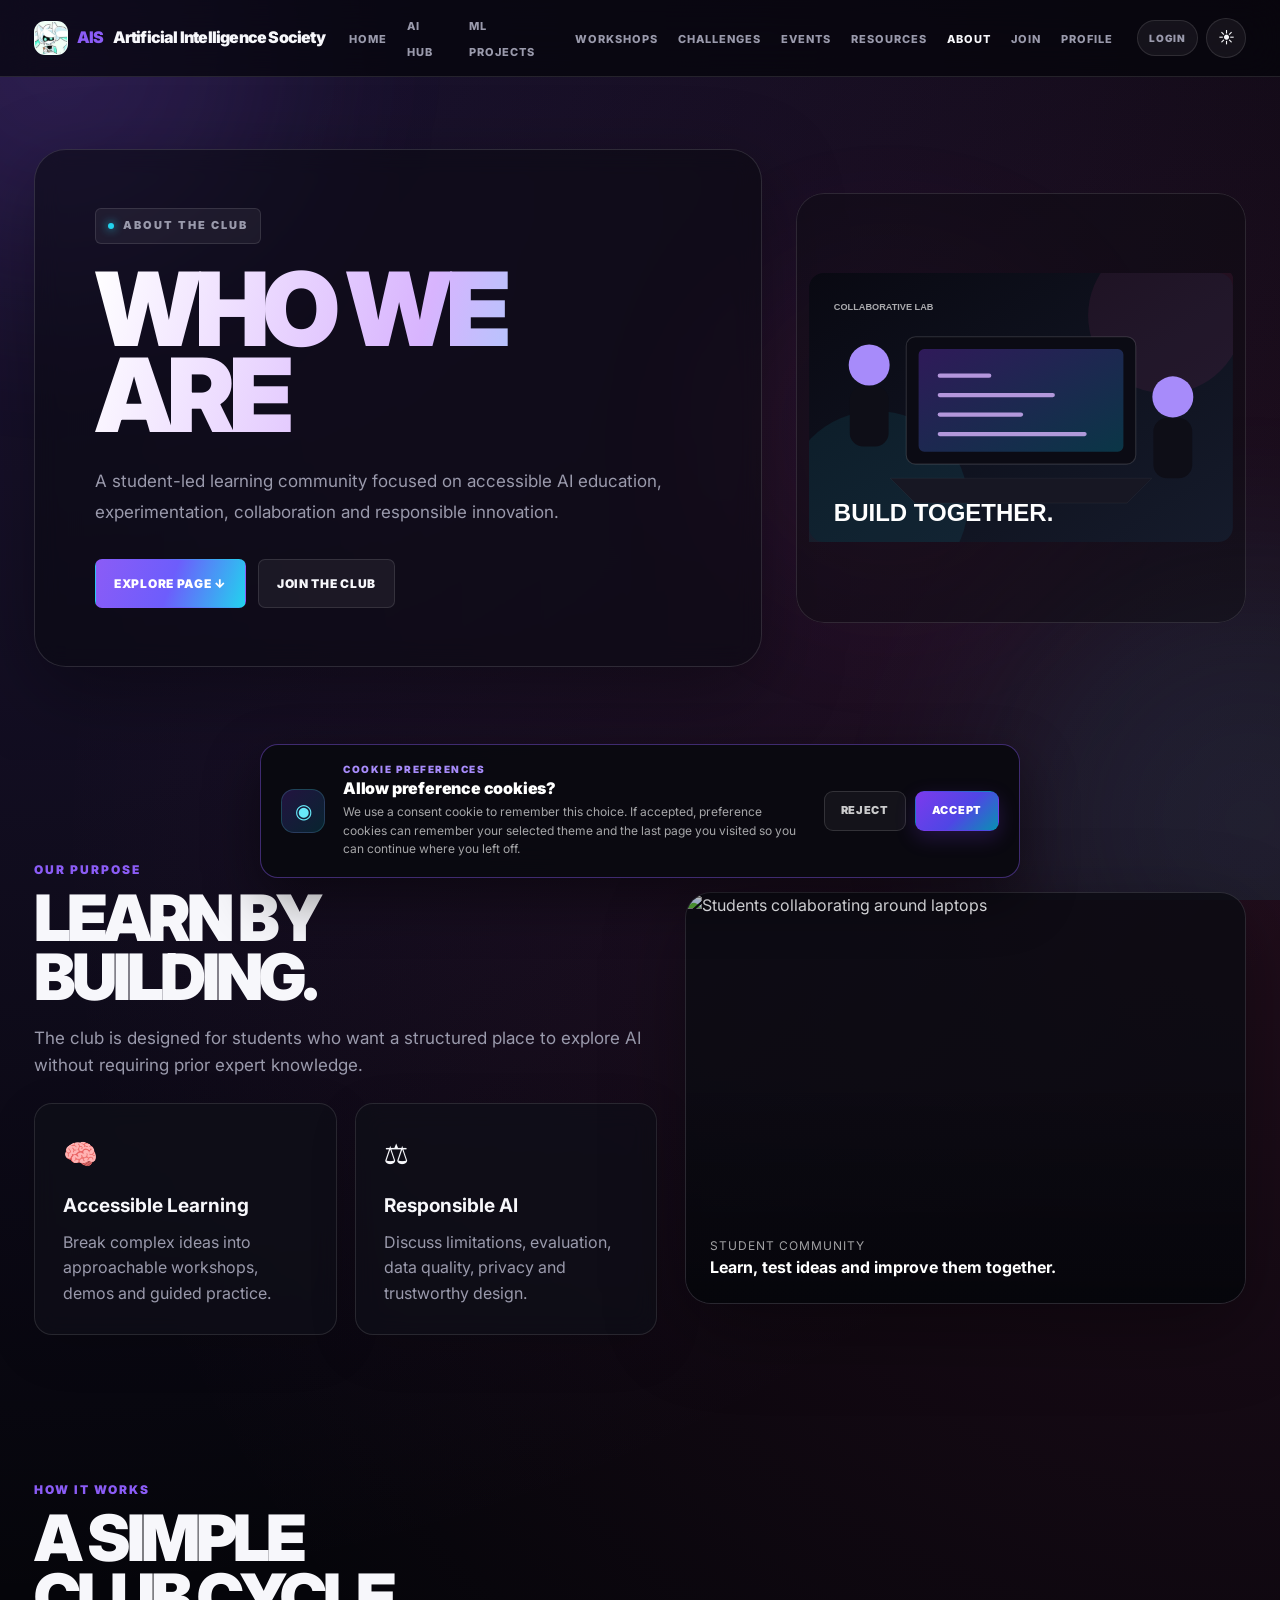
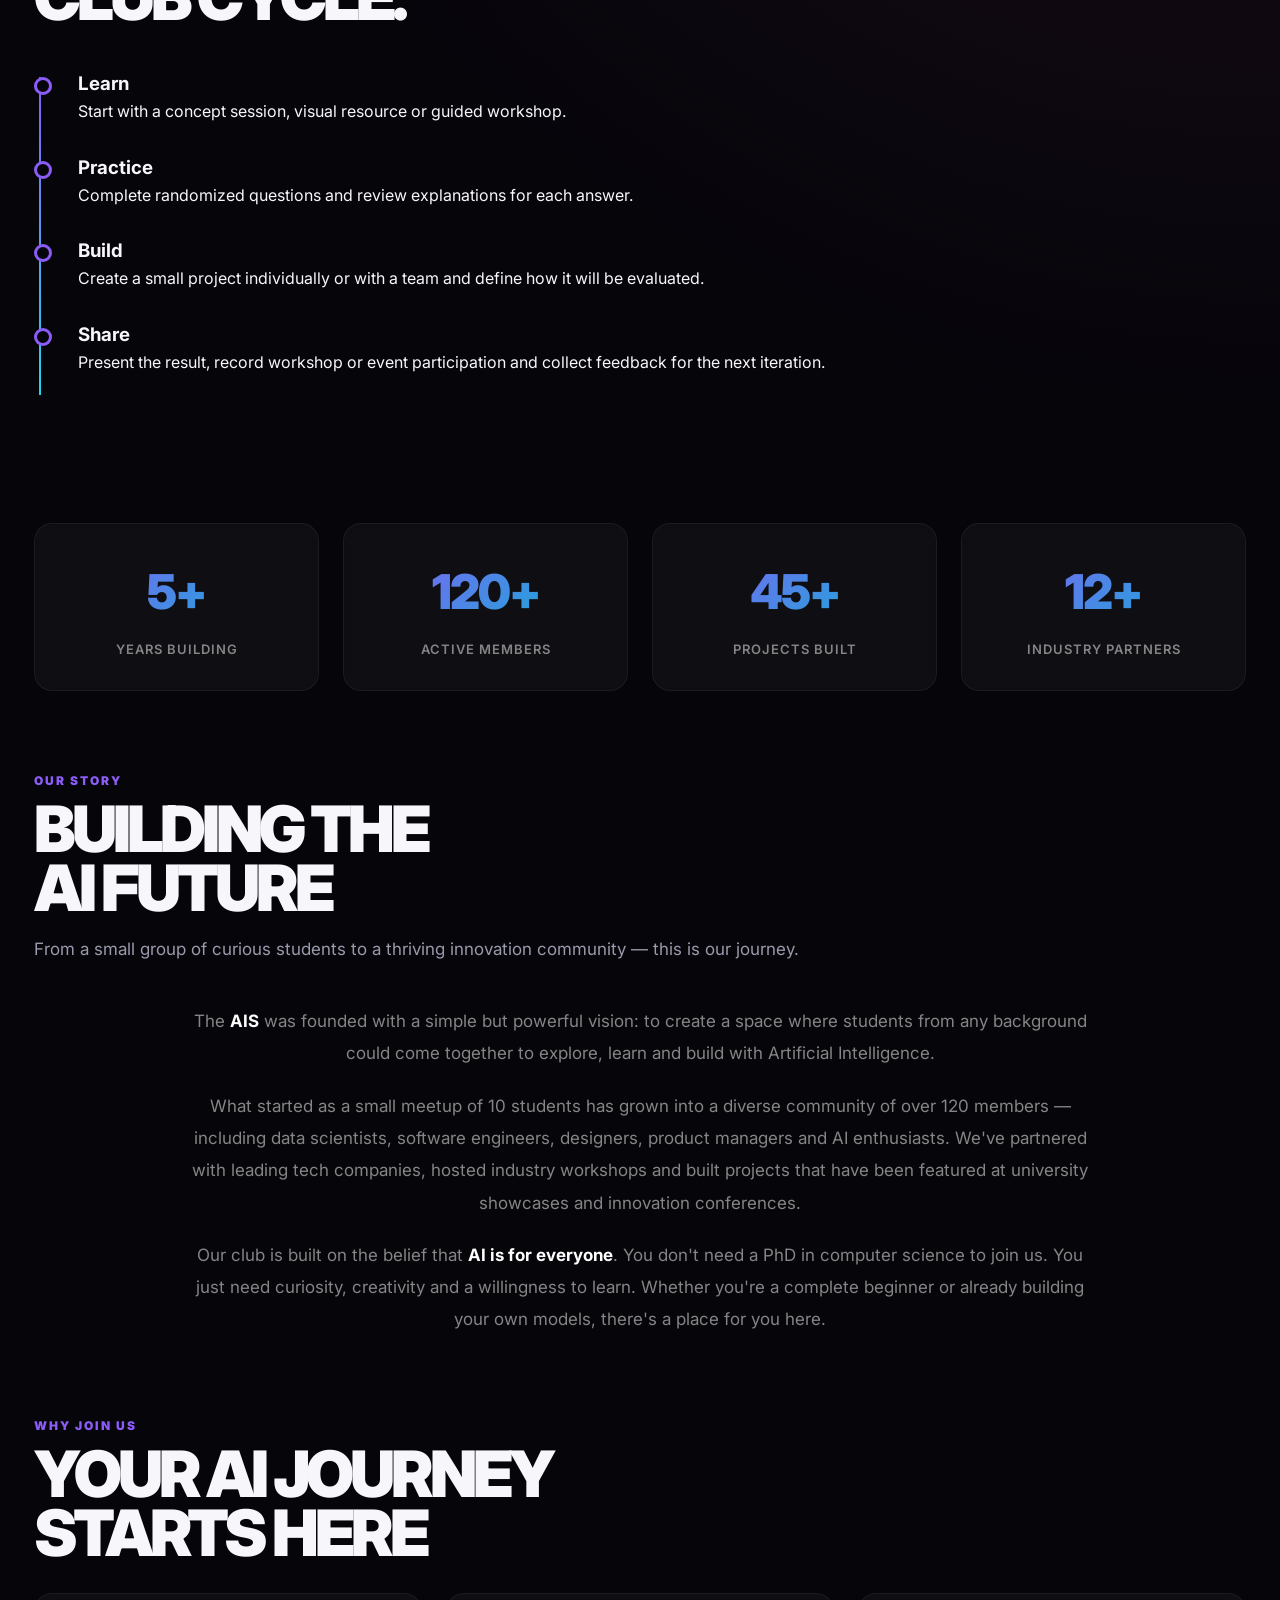
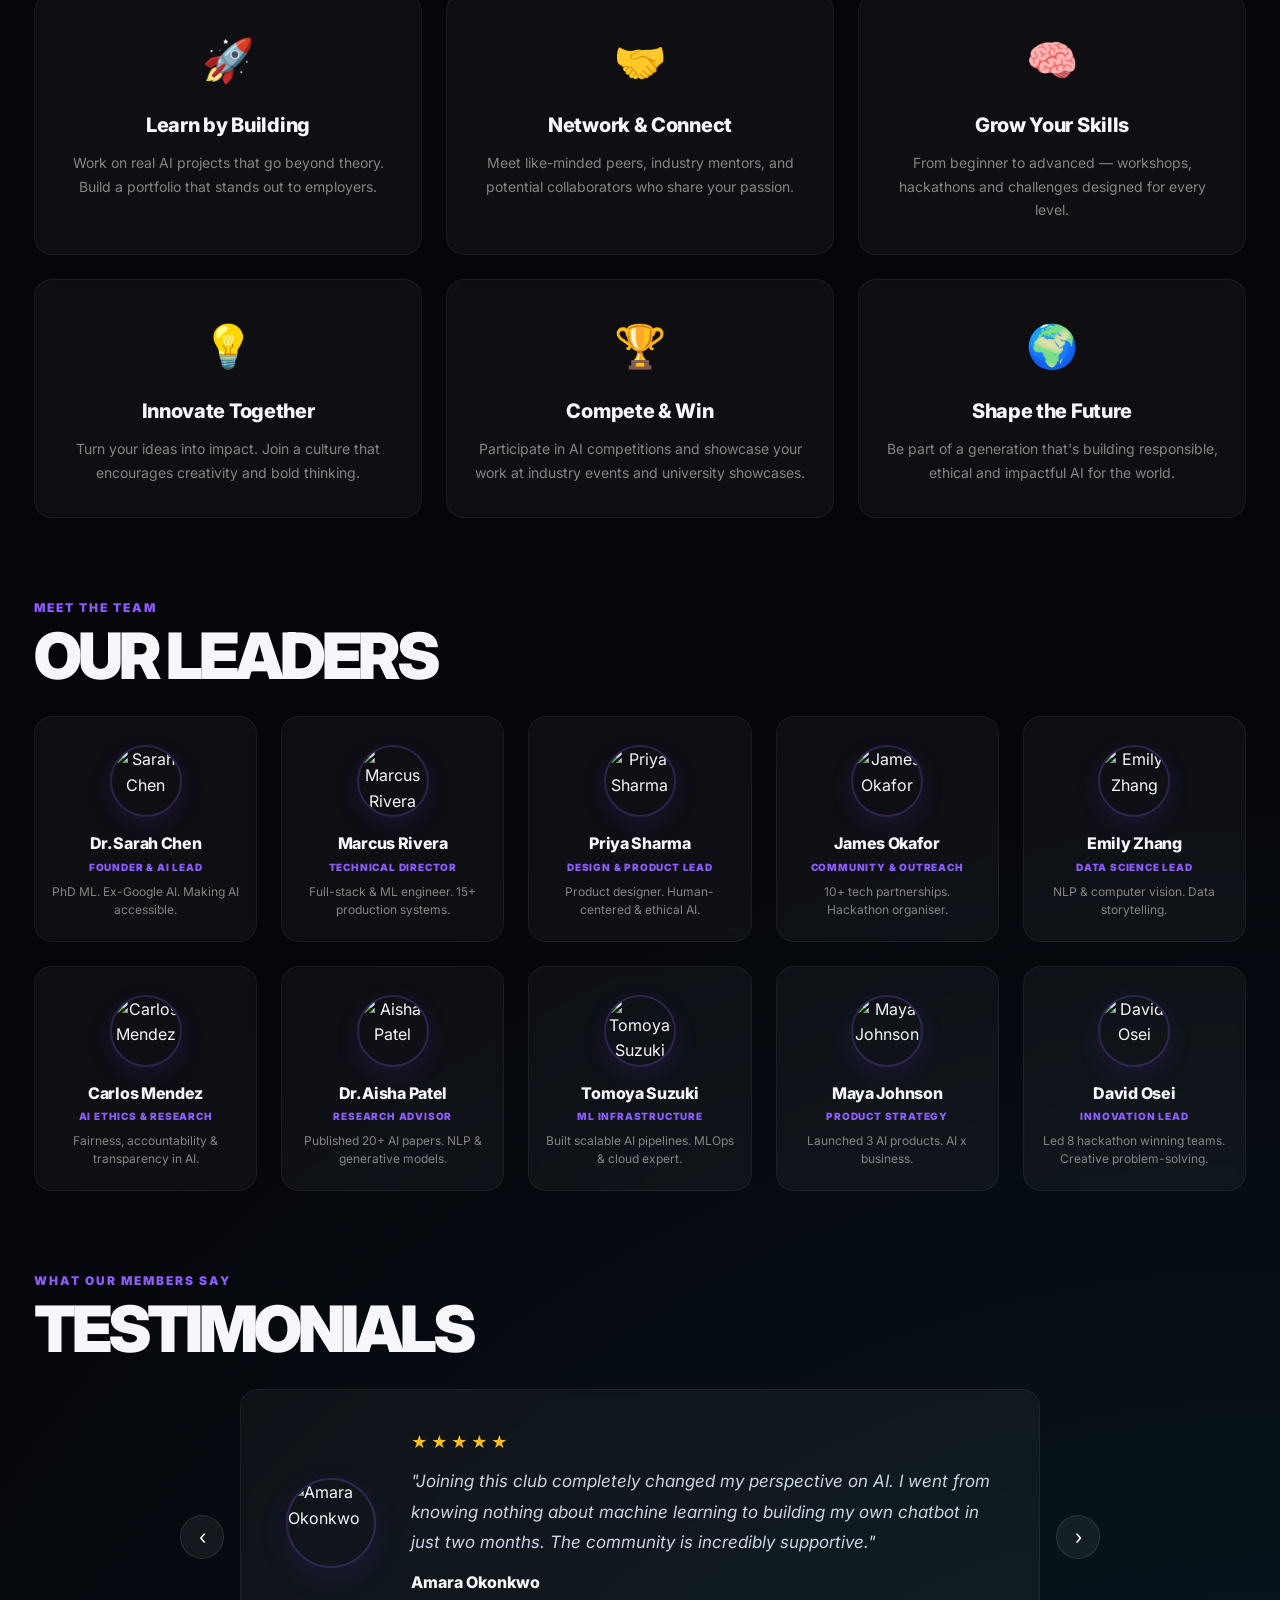
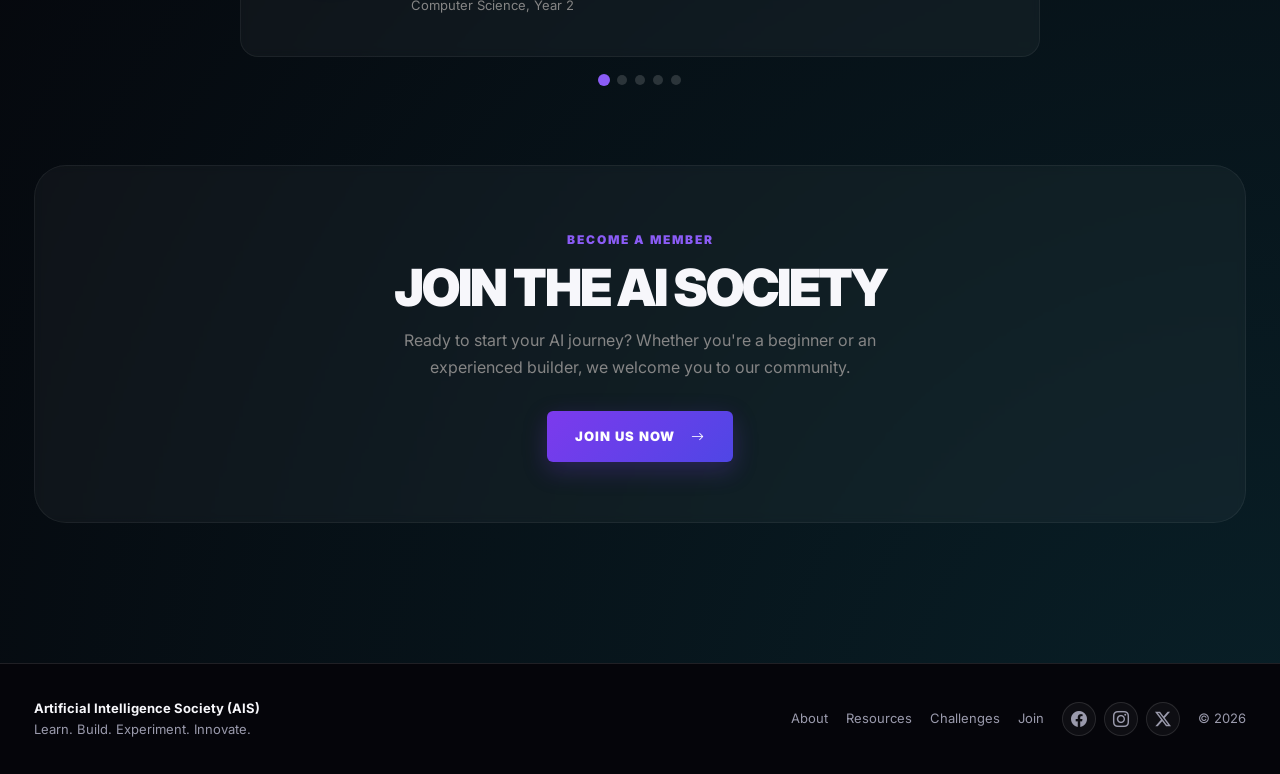
==== commit 7f5a4dbd: "Update about.html" ====
--- a/about.html
+++ b/about.html
@@ -141,7 +141,7 @@
                 <p>From a small group of curious students to a thriving innovation community — this is our journey.</p>
             </div>
             <div class="story-text">
-                <p>The <strong>AI & Innovation Club</strong> was founded with a simple but powerful vision: to create a space where students from any background could come together to explore, learn and build with Artificial Intelligence.</p>
+                <p>The <strong>AIS</strong> was founded with a simple but powerful vision: to create a space where students from any background could come together to explore, learn and build with Artificial Intelligence.</p>
                 <p>What started as a small meetup of 10 students has grown into a diverse community of over 120 members — including data scientists, software engineers, designers, product managers and AI enthusiasts. We've partnered with leading tech companies, hosted industry workshops and built projects that have been featured at university showcases and innovation conferences.</p>
                 <p>Our club is built on the belief that <strong>AI is for everyone</strong>. You don't need a PhD in computer science to join us. You just need curiosity, creativity and a willingness to learn. Whether you're a complete beginner or already building your own models, there's a place for you here.</p>
             </div>
